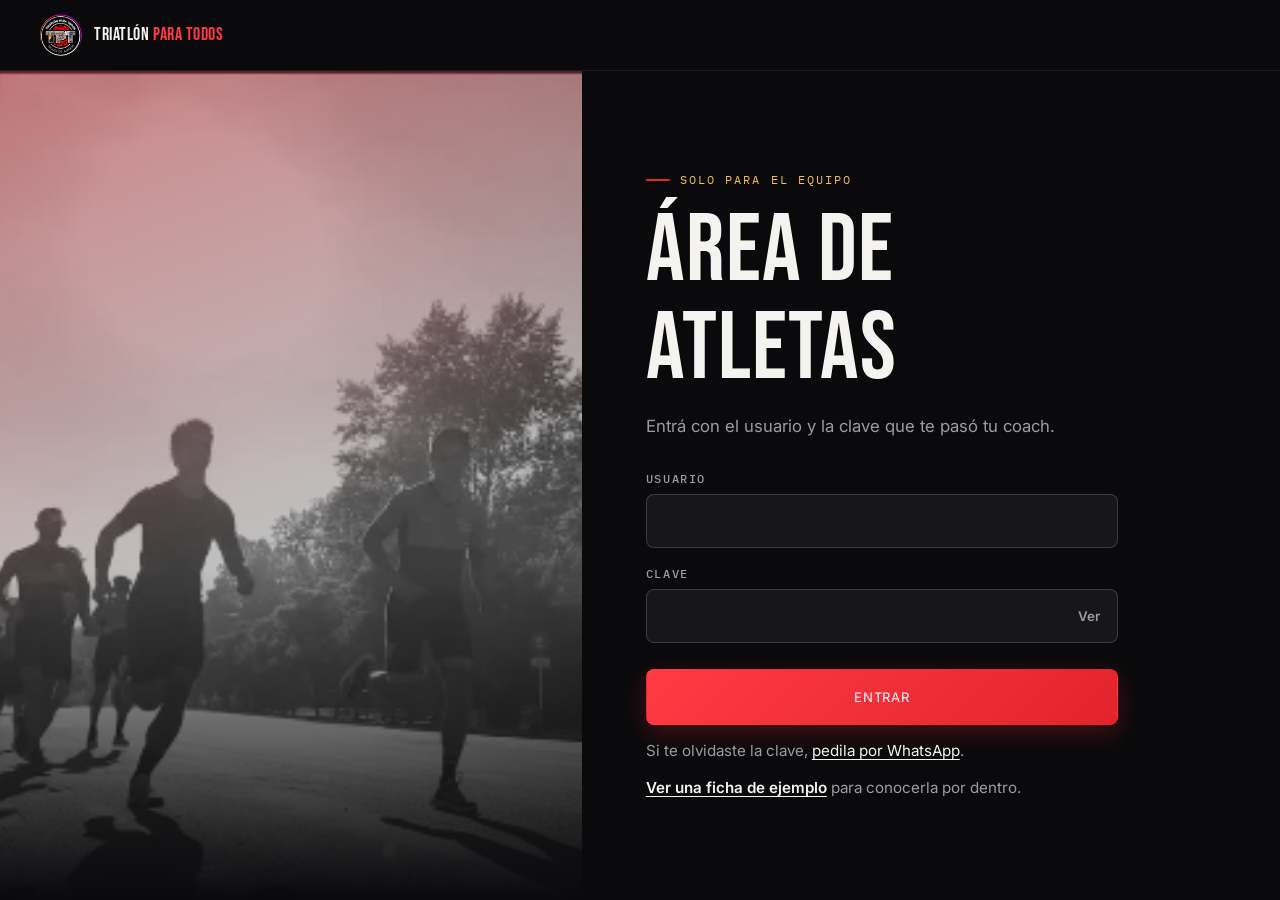
==== atletas/index.html @ 4f0483f4 "Agrega área de atletas con ingreso por usuario y clave Ficha cifrada por atleta (semana, carrera, me" ====
<!doctype html>
<html lang="es-AR">
<head>
<meta charset="utf-8">
<meta name="viewport" content="width=device-width, initial-scale=1">
<title>Área de atletas · Triatlón Para Todos</title>
<meta name="description" content="Ingreso para atletas de Triatlón Para Todos: tu semana de entrenamiento, la cuenta regresiva a tu carrera, el mensaje de tu coach y el muro del equipo.">
<meta name="robots" content="noindex, nofollow">
<meta name="theme-color" content="#0a0a0c">
<link rel="icon" href="../assets/img/logo.png">
<link rel="preconnect" href="https://fonts.googleapis.com">
<link rel="preconnect" href="https://fonts.gstatic.com" crossorigin>
<link href="https://fonts.googleapis.com/css2?family=Bebas+Neue&family=Inter:wght@400;500;600;700&family=IBM+Plex+Mono:wght@400;500&display=swap" rel="stylesheet">
<link rel="stylesheet" href="../styles.css?v=1">
<link rel="stylesheet" href="atletas.css?v=2">
</head>
<body class="a-page">
<a class="a-skip" href="#contenido">Saltar al contenido</a>

<div class="a-bar">
  <a href="../" class="brand">
    <img src="../assets/img/logo.png" alt="" width="42" height="42">
    <span class="brand-name">TRIATLÓN <span>PARA TODOS</span></span>
  </a>
  <button class="a-out" type="button" data-logout hidden>Salir</button>
</div>

<main id="contenido">

  <!-- INGRESO -->
  <section class="login" data-view="login">
    <div class="login-art" aria-hidden="true">
      <img src="../assets/img/post4-runners-atardecer.png" alt="">
    </div>
    <div class="login-box">
      <p class="eyebrow">Solo para el equipo</p>
      <h1>Área de atletas</h1>
      <p class="login-sub">Entrá con el usuario y la clave que te pasó tu coach.</p>
      <form class="login-form" novalidate>
        <label for="u">Usuario</label>
        <input id="u" name="usuario" autocomplete="username" autocapitalize="none" spellcheck="false" required>
        <label for="c">Clave</label>
        <div class="pass">
          <input id="c" name="clave" type="password" autocomplete="current-password" required>
          <button type="button" class="pass-toggle" aria-pressed="false" aria-label="Mostrar clave">Ver</button>
        </div>
        <p class="login-error" role="alert" hidden></p>
        <button class="btn btn-primary login-go" type="submit">Entrar</button>
      </form>
      <p class="login-help">Si te olvidaste la clave, <a href="https://wa.me/5491156224730?text=Hola!%20Me%20olvid%C3%A9%20la%20clave%20del%20%C3%A1rea%20de%20atletas" target="_blank" rel="noopener">pedila por WhatsApp</a>.</p>
      <p class="login-demo"><button type="button" class="text-link" data-demo>Ver una ficha de ejemplo</button> para conocerla por dentro.</p>
    </div>
  </section>

  <!-- PANEL -->
  <section class="dash" data-view="dash" hidden>
    <div class="dash-head">
      <div>
        <p class="eyebrow" data-meta></p>
        <h1 data-hello>Hola</h1>
      </div>
      <div class="race" data-race hidden>
        <p class="race-n" data-race-days></p>
        <p class="race-l" data-race-label></p>
        <p class="race-name" data-race-name></p>
      </div>
    </div>
    <p class="dash-sample" data-sample hidden>Esta es una ficha de ejemplo para mostrar el área de atletas. La atleta, las sesiones, la carrera y los mensajes del muro son inventados: cada atleta ve los suyos.</p>

    <div class="dash-grid">
      <div class="dash-main">
        <div class="week-head">
          <h2 class="dash-h">Tu semana</h2>
          <a class="tp" href="https://app.trainingpeaks.com/" target="_blank" rel="noopener">Abrir TrainingPeaks ↗</a>
        </div>
        <div class="vol" data-vol aria-label="Minutos de la semana por disciplina"></div>
        <div class="days" role="tablist" aria-label="Días de entrenamiento" data-days></div>
        <div class="day-progress"><span data-progress-text></span><span class="bar-track"><span class="bar-fill" data-progress></span></span></div>
        <div class="day-body" role="tabpanel" data-day></div>
      </div>

      <aside class="dash-side">
        <article class="card card-note">
          <h2 class="dash-h">De tu coach</h2>
          <blockquote data-message></blockquote>
        </article>

        <article class="card" aria-labelledby="r-h">
          <h2 class="dash-h" id="r-h">Calculá tu ritmo</h2>
          <div class="chips" role="radiogroup" aria-label="Disciplina" data-disc></div>
          <div class="chips chips-sm" aria-label="Distancias de carrera" data-dist></div>
          <div class="pace-form">
            <label>Distancia <span data-unit>km</span><input type="number" inputmode="decimal" min="0" step="any" data-d></label>
            <label>Horas<input type="number" inputmode="numeric" min="0" data-h></label>
            <label>Min<input type="number" inputmode="numeric" min="0" max="59" data-m></label>
            <label>Seg<input type="number" inputmode="numeric" min="0" max="59" data-s></label>
          </div>
          <p class="pace-out" data-pace aria-live="polite">Poné distancia y tiempo objetivo.</p>
        </article>

        <article class="card">
          <h2 class="dash-h">Objetivos</h2>
          <ul class="goals" data-goals></ul>
        </article>

        <article class="card">
          <h2 class="dash-h">Notas de tu coach</h2>
          <ul class="notes" data-notes></ul>
        </article>
      </aside>
    </div>

    <section class="wall" aria-labelledby="w-h">
      <div class="wall-head">
        <div>
          <p class="eyebrow">Entre nosotros</p>
          <h2 class="dash-h" id="w-h">Muro del equipo</h2>
        </div>
        <a class="btn btn-ghost" data-wall-add target="_blank" rel="noopener">Sumá lo tuyo</a>
      </div>
      <ul class="wall-list" data-wall></ul>
    </section>
  </section>

</main>

<script src="atletas.js?v=1" defer></script>
</body>
</html>
---- styles.css ----
/* ==========================================================================
   Triatlón Para Todos — design tokens
   ========================================================================== */
:root {
  --bg: #0a0a0c;
  --bg-elevated: #131316;
  --bg-card: #17171b;
  --bg-card-hover: #1d1d22;
  --border: rgba(255, 255, 255, 0.08);
  --border-strong: rgba(255, 255, 255, 0.16);

  --text: #f5f3ef;
  --text-muted: #9b9ba3;
  --text-faint: #6b6b73;

  --red: #e3232c;
  --red-bright: #ff3b44;
  --gold: #d9a53a;
  --gold-bright: #f0bf52;

  --font-display: "Bebas Neue", "Oswald", sans-serif;
  --font-body: "Inter", -apple-system, sans-serif;
  --font-mono: "IBM Plex Mono", monospace;

  --radius: 14px;
  --radius-sm: 8px;
  --container: 1180px;
}

* { box-sizing: border-box; margin: 0; padding: 0; }

html { scroll-behavior: smooth; }

body {
  background: var(--bg);
  color: var(--text);
  font-family: var(--font-body);
  line-height: 1.55;
  -webkit-font-smoothing: antialiased;
  overflow-x: hidden;
}

img { max-width: 100%; display: block; }

a { color: inherit; text-decoration: none; }

.wrap {
  max-width: var(--container);
  margin: 0 auto;
  padding: 0 24px;
}

section { position: relative; }

.eyebrow {
  font-family: var(--font-mono);
  font-size: 0.72rem;
  letter-spacing: 0.18em;
  text-transform: uppercase;
  color: var(--gold-bright);
  display: inline-flex;
  align-items: center;
  gap: 10px;
  margin-bottom: 14px;
}
.eyebrow::before {
  content: "";
  width: 24px;
  height: 2px;
  background: var(--red);
  display: inline-block;
}

h1, h2, h3, h4 {
  font-family: var(--font-display);
  letter-spacing: 0.01em;
  font-weight: 400;
  line-height: 1.02;
  text-transform: uppercase;
}

h2 { font-size: clamp(2.1rem, 5vw, 3.4rem); margin-bottom: 16px; }
h3 { font-size: 1.4rem; letter-spacing: 0.02em; }

.section-head { max-width: 640px; margin-bottom: 56px; }
.section-head p { color: var(--text-muted); font-size: 1.05rem; }

.btn {
  display: inline-flex;
  align-items: center;
  gap: 10px;
  font-family: var(--font-mono);
  font-size: 0.82rem;
  letter-spacing: 0.06em;
  text-transform: uppercase;
  padding: 15px 26px;
  border-radius: var(--radius-sm);
  border: 1px solid transparent;
  cursor: pointer;
  transition: transform 0.15s ease, background 0.2s ease, border-color 0.2s ease;
}
.btn:hover { transform: translateY(-2px); }

.btn-primary {
  background: linear-gradient(135deg, var(--red-bright), var(--red));
  color: #fff;
  box-shadow: 0 8px 24px rgba(227, 35, 44, 0.28);
}
.btn-primary:hover { box-shadow: 0 10px 30px rgba(227, 35, 44, 0.4); }

.btn-ghost {
  background: transparent;
  border-color: var(--border-strong);
  color: var(--text);
}
.btn-ghost:hover { border-color: var(--gold); color: var(--gold-bright); }

/* ---------------- Header ---------------- */
header {
  position: fixed;
  top: 0; left: 0; right: 0;
  z-index: 100;
  background: rgba(10, 10, 12, 0.72);
  backdrop-filter: blur(14px);
  border-bottom: 1px solid var(--border);
}
header .wrap {
  display: flex;
  align-items: center;
  justify-content: space-between;
  height: 76px;
}
.brand { display: flex; align-items: center; gap: 12px; }
.brand img { width: 42px; height: 42px; border-radius: 50%; }
.brand-name {
  font-family: var(--font-display);
  font-size: 1.15rem;
  letter-spacing: 0.03em;
}
.brand-name span { color: var(--red-bright); }

nav.main-nav { display: flex; gap: 34px; }
nav.main-nav a {
  font-family: var(--font-mono);
  font-size: 0.78rem;
  letter-spacing: 0.05em;
  text-transform: uppercase;
  color: var(--text-muted);
  transition: color 0.2s ease;
}
nav.main-nav a:hover { color: var(--gold-bright); }

.header-actions { display: flex; align-items: center; gap: 14px; }

.icon-btn {
  width: 42px;
  height: 42px;
  border-radius: 50%;
  border: 1px solid var(--border-strong);
  display: flex;
  align-items: center;
  justify-content: center;
  color: var(--text);
  flex-shrink: 0;
  transition: border-color 0.2s ease, color 0.2s ease, transform 0.15s ease;
}
.icon-btn svg { width: 19px; height: 19px; }
.icon-btn:hover {
  border-color: var(--gold);
  color: var(--gold-bright);
  transform: translateY(-2px);
}
.menu-toggle {
  display: none;
  background: none;
  border: 1px solid var(--border-strong);
  border-radius: var(--radius-sm);
  color: var(--text);
  width: 42px; height: 42px;
  font-size: 1.2rem;
  cursor: pointer;
}

.mobile-menu {
  display: none;
  position: fixed;
  inset: 76px 0 0 0;
  background: var(--bg);
  z-index: 99;
  padding: 32px 24px;
  flex-direction: column;
  gap: 8px;
}
.mobile-menu.open { display: flex; }
.mobile-menu a {
  font-family: var(--font-display);
  font-size: 1.6rem;
  padding: 14px 0;
  border-bottom: 1px solid var(--border);
  text-transform: uppercase;
}

/* ---------------- Hero ---------------- */
.hero {
  min-height: 100vh;
  display: flex;
  align-items: center;
  padding-top: 76px;
  position: relative;
}
.hero-bg {
  position: absolute;
  inset: 0;
  background-image:
    linear-gradient(180deg, rgba(10,10,12,0.55) 0%, rgba(10,10,12,0.75) 55%, var(--bg) 100%),
    linear-gradient(90deg, rgba(10,10,12,0.85) 0%, rgba(10,10,12,0.35) 60%),
    url("assets/img/hero-runners.png");
  background-size: cover;
  background-position: center 30%;
  filter: saturate(1.05);
}
.hero-content { position: relative; z-index: 2; max-width: 780px; padding: 100px 0 80px; }

.hero-claim {
  font-family: var(--font-mono);
  font-size: 0.95rem;
  letter-spacing: 0.02em;
  color: var(--gold-bright);
  font-weight: 500;
  margin-bottom: 16px;
}

.hero-badge {
  display: inline-flex;
  align-items: center;
  gap: 8px;
  font-family: var(--font-mono);
  font-size: 0.75rem;
  letter-spacing: 0.08em;
  text-transform: uppercase;
  background: rgba(217, 165, 58, 0.1);
  border: 1px solid rgba(217, 165, 58, 0.35);
  color: var(--gold-bright);
  padding: 8px 16px;
  border-radius: 100px;
  margin-bottom: 26px;
}
.hero-badge .dot {
  width: 7px; height: 7px; border-radius: 50%;
  background: var(--gold-bright);
  box-shadow: 0 0 8px var(--gold-bright);
}

.hero h1 {
  font-size: clamp(3rem, 8vw, 5.6rem);
  margin-bottom: 22px;
}
.hero h1 em {
  font-style: normal;
  background: linear-gradient(120deg, var(--red-bright), var(--gold-bright));
  -webkit-background-clip: text;
  background-clip: text;
  color: transparent;
}

.hero p.lead {
  font-size: 1.15rem;
  color: #d8d8dc;
  max-width: 560px;
  margin-bottom: 38px;
}

.hero-ctas { display: flex; gap: 16px; flex-wrap: wrap; margin-bottom: 56px; }

.hero-stats {
  display: flex;
  gap: 40px;
  flex-wrap: wrap;
  border-top: 1px solid var(--border);
  padding-top: 28px;
}
.hero-stats .stat-num {
  font-family: var(--font-display);
  font-size: 2.1rem;
  color: var(--text);
  line-height: 1;
}
.hero-stats .stat-label {
  font-family: var(--font-mono);
  font-size: 0.7rem;
  letter-spacing: 0.06em;
  text-transform: uppercase;
  color: var(--text-faint);
  margin-top: 6px;
}

/* ---------------- Marquee ---------------- */
.marquee {
  border-top: 1px solid var(--border);
  border-bottom: 1px solid var(--border);
  background: var(--bg-elevated);
  overflow: hidden;
  padding: 18px 0;
}
.marquee-track {
  display: flex;
  gap: 60px;
  width: max-content;
  animation: scroll-left 32s linear infinite;
}
.marquee-track span {
  font-family: var(--font-mono);
  font-size: 0.85rem;
  letter-spacing: 0.08em;
  text-transform: uppercase;
  color: var(--text-faint);
  white-space: nowrap;
}
.marquee-track span b { color: var(--gold-bright); font-weight: 500; }
@keyframes scroll-left {
  from { transform: translateX(0); }
  to { transform: translateX(-50%); }
}

/* ---------------- Generic section spacing ---------------- */
.section { padding: 120px 0; }
.section-tight { padding: 90px 0; }

/* ---------------- Quiénes somos ---------------- */
.about-grid {
  display: grid;
  grid-template-columns: 1.1fr 0.9fr;
  gap: 70px;
  align-items: start;
}
.about-copy p { color: #c7c7cc; margin-bottom: 18px; font-size: 1.05rem; }
.about-copy p:last-child { margin-bottom: 0; }
.about-copy strong { color: var(--text); }

.pillars-list { display: flex; flex-direction: column; gap: 18px; margin-top: 32px; }
.pillar-item {
  display: flex;
  gap: 16px;
  align-items: flex-start;
  padding: 18px;
  background: var(--bg-card);
  border: 1px solid var(--border);
  border-radius: var(--radius-sm);
}
.pillar-item .icon {
  width: 38px; height: 38px;
  min-width: 38px;
  border-radius: 8px;
  background: rgba(227, 35, 44, 0.12);
  display: flex; align-items: center; justify-content: center;
  color: var(--red-bright);
  font-size: 1.05rem;
}
.pillar-item h4 { font-family: var(--font-body); font-size: 0.98rem; text-transform: none; font-weight: 700; margin-bottom: 4px; }
.pillar-item p { color: var(--text-muted); font-size: 0.92rem; }

.team-card {
  background: var(--bg-card);
  border: 1px solid var(--border);
  border-radius: var(--radius);
  padding: 28px;
}
.team-card .founder-tag {
  font-family: var(--font-mono);
  font-size: 0.7rem;
  letter-spacing: 0.08em;
  text-transform: uppercase;
  color: var(--gold-bright);
  margin-bottom: 10px;
  display: block;
}
.team-card h3 { margin-bottom: 4px; }
.team-card .role { color: var(--text-muted); font-size: 0.9rem; margin-bottom: 18px; }
.team-card .divider { height: 1px; background: var(--border); margin: 20px 0; }
.coach-mini { display: flex; align-items: center; gap: 12px; margin-bottom: 14px; }
.coach-mini:last-child { margin-bottom: 0; }
.coach-avatar {
  width: 40px; height: 40px; border-radius: 50%;
  background: linear-gradient(135deg, var(--red), var(--gold));
  display: flex; align-items: center; justify-content: center;
  font-family: var(--font-mono); font-size: 0.8rem; font-weight: 700; color: #fff;
}
.coach-mini .cname { font-size: 0.9rem; font-weight: 600; }
.coach-mini .crole { font-size: 0.78rem; color: var(--text-faint); }

/* ---------------- Servicios ---------------- */
.plans-grid {
  display: grid;
  grid-template-columns: repeat(3, 1fr);
  gap: 24px;
}
.plan-card {
  background: var(--bg-card);
  border: 1px solid var(--border);
  border-radius: var(--radius);
  padding: 34px 28px;
  display: flex;
  flex-direction: column;
  transition: border-color 0.2s ease, transform 0.2s ease;
}
.plan-card:hover { transform: translateY(-4px); border-color: var(--border-strong); }
.plan-card.featured {
  border-color: var(--red);
  background: linear-gradient(180deg, rgba(227,35,44,0.08), var(--bg-card) 40%);
  position: relative;
}
.plan-tag {
  position: absolute;
  top: -13px; left: 28px;
  background: var(--red);
  color: #fff;
  font-family: var(--font-mono);
  font-size: 0.65rem;
  letter-spacing: 0.06em;
  text-transform: uppercase;
  padding: 5px 12px;
  border-radius: 100px;
}
.plan-card h3 { font-size: 1.3rem; margin-bottom: 10px; }
.plan-card .plan-desc { color: var(--text-muted); font-size: 0.92rem; margin-bottom: 24px; min-height: 42px; }
.plan-card ul { list-style: none; display: flex; flex-direction: column; gap: 12px; margin-bottom: 28px; flex-grow: 1; }
.plan-card li {
  font-size: 0.9rem;
  color: #d0d0d4;
  display: flex;
  gap: 10px;
  align-items: flex-start;
}
.plan-card li::before {
  content: "✓";
  color: var(--gold-bright);
  font-family: var(--font-mono);
  flex-shrink: 0;
}

/* ---------------- Sedes ---------------- */
.locations-intro {
  display: flex;
  justify-content: space-between;
  align-items: flex-end;
  gap: 24px;
  flex-wrap: wrap;
  margin-bottom: 48px;
}
.locations-grid {
  display: grid;
  grid-template-columns: repeat(3, 1fr);
  gap: 18px;
}
.location-card {
  background: var(--bg-card);
  border: 1px solid var(--border);
  border-radius: var(--radius-sm);
  padding: 22px;
  transition: border-color 0.2s ease, background 0.2s ease;
}
.location-card:hover { border-color: var(--gold); background: var(--bg-card-hover); }
.location-card .loc-num {
  font-family: var(--font-mono);
  font-size: 0.72rem;
  color: var(--text-faint);
  margin-bottom: 10px;
}
.location-card h4 { font-family: var(--font-body); font-weight: 700; font-size: 1.02rem; margin-bottom: 6px; }
.location-card .loc-addr { color: var(--text-muted); font-size: 0.86rem; margin-bottom: 12px; }
.location-card .loc-meta {
  display: flex;
  justify-content: space-between;
  align-items: center;
  font-family: var(--font-mono);
  font-size: 0.72rem;
  color: var(--text-faint);
  border-top: 1px solid var(--border);
  padding-top: 12px;
}
.loc-rating { color: var(--gold-bright); }

.wellhub-note {
  margin-top: 32px;
  display: flex;
  align-items: center;
  gap: 14px;
  padding: 18px 22px;
  background: var(--bg-elevated);
  border: 1px solid var(--border);
  border-radius: var(--radius-sm);
  color: var(--text-muted);
  font-size: 0.92rem;
}
.wellhub-note b { color: var(--text); }

/* ---------------- Por qué nosotros / stats ---------------- */
.why-band {
  background: var(--bg-elevated);
  border-top: 1px solid var(--border);
  border-bottom: 1px solid var(--border);
}
.stats-grid {
  display: grid;
  grid-template-columns: repeat(4, 1fr);
  gap: 24px;
  text-align: center;
}
.stat-block .num {
  font-family: var(--font-display);
  font-size: clamp(2.4rem, 5vw, 3.4rem);
  background: linear-gradient(120deg, var(--gold-bright), var(--red-bright));
  -webkit-background-clip: text;
  background-clip: text;
  color: transparent;
}
.stat-block .lbl {
  font-family: var(--font-mono);
  font-size: 0.75rem;
  letter-spacing: 0.06em;
  text-transform: uppercase;
  color: var(--text-muted);
  margin-top: 8px;
}

/* ---------------- Testimonios ---------------- */
.testi-grid {
  display: grid;
  grid-template-columns: repeat(3, 1fr);
  gap: 22px;
}
.testi-card {
  background: var(--bg-card);
  border: 1px solid var(--border);
  border-radius: var(--radius);
  padding: 28px;
  display: flex;
  flex-direction: column;
  gap: 18px;
}
.testi-stars { color: var(--gold-bright); letter-spacing: 2px; font-size: 0.9rem; }
.testi-quote { color: #d6d6da; font-size: 0.98rem; flex-grow: 1; }
.testi-author { display: flex; align-items: center; gap: 12px; }
.testi-avatar {
  width: 42px; height: 42px; border-radius: 50%;
  background: var(--bg-elevated);
  border: 1px solid var(--border);
  display: flex; align-items: center; justify-content: center;
  font-family: var(--font-mono); font-size: 0.85rem; color: var(--gold-bright);
}
.testi-name { font-weight: 700; font-size: 0.9rem; }
.testi-role { font-size: 0.78rem; color: var(--text-faint); }

/* ---------------- Instagram ---------------- */
.ig-head {
  display: flex;
  justify-content: space-between;
  align-items: center;
  flex-wrap: wrap;
  gap: 20px;
  margin-bottom: 40px;
}
.ig-profile { display: flex; align-items: center; gap: 14px; }
.ig-profile img { width: 54px; height: 54px; border-radius: 50%; }
.ig-handle { font-weight: 700; }
.ig-followers { color: var(--text-muted); font-size: 0.85rem; }
.ig-grid {
  display: grid;
  grid-template-columns: repeat(5, 1fr);
  gap: 12px;
}
.ig-post {
  position: relative;
  aspect-ratio: 273 / 315;
  border-radius: var(--radius-sm);
  overflow: hidden;
  border: 1px solid var(--border);
}
.ig-post img { width: 100%; height: 100%; object-fit: cover; }
.ig-post::after {
  content: "";
  position: absolute; inset: 0;
  background: linear-gradient(180deg, transparent 60%, rgba(0,0,0,0.55));
  opacity: 0;
  transition: opacity 0.2s ease;
}
.ig-post:hover::after { opacity: 1; }

/* ---------------- Contacto ---------------- */
.contact-grid {
  display: grid;
  grid-template-columns: 1fr 1fr;
  gap: 60px;
}
.contact-card {
  background: var(--bg-card);
  border: 1px solid var(--border);
  border-radius: var(--radius);
  padding: 36px;
}
.contact-whatsapp {
  display: flex;
  align-items: center;
  gap: 18px;
  padding: 22px;
  background: linear-gradient(135deg, rgba(227,35,44,0.14), rgba(217,165,58,0.08));
  border: 1px solid rgba(227,35,44,0.3);
  border-radius: var(--radius-sm);
  margin-bottom: 28px;
}
.contact-whatsapp .wa-icon {
  width: 48px; height: 48px; border-radius: 50%;
  background: var(--red);
  display: flex; align-items: center; justify-content: center;
  font-size: 1.4rem; flex-shrink: 0;
}
.contact-whatsapp .wa-text { flex-grow: 1; }
.contact-whatsapp .wa-text b { display: block; font-size: 1.05rem; margin-bottom: 2px; }
.contact-whatsapp .wa-text span { color: var(--text-muted); font-size: 0.85rem; }

.contact-detail { display: flex; gap: 14px; align-items: flex-start; margin-bottom: 20px; }
.contact-detail:last-child { margin-bottom: 0; }
.contact-detail .cd-icon { color: var(--gold-bright); font-family: var(--font-mono); width: 22px; }
.contact-detail .cd-label { font-family: var(--font-mono); font-size: 0.7rem; letter-spacing: 0.06em; text-transform: uppercase; color: var(--text-faint); margin-bottom: 3px; }
.contact-detail .cd-value { font-size: 0.98rem; }

form.contact-form { display: flex; flex-direction: column; gap: 16px; }
.form-row { display: flex; flex-direction: column; gap: 8px; }
.form-row label {
  font-family: var(--font-mono);
  font-size: 0.72rem;
  letter-spacing: 0.06em;
  text-transform: uppercase;
  color: var(--text-muted);
}
.form-row input, .form-row select, .form-row textarea {
  background: var(--bg-elevated);
  border: 1px solid var(--border-strong);
  border-radius: var(--radius-sm);
  padding: 13px 14px;
  color: var(--text);
  font-family: var(--font-body);
  font-size: 0.95rem;
  outline: none;
  transition: border-color 0.2s ease;
}
.form-row input:focus, .form-row select:focus, .form-row textarea:focus { border-color: var(--gold); }
.form-row textarea { resize: vertical; min-height: 100px; }

/* ---------------- Footer ---------------- */
footer {
  border-top: 1px solid var(--border);
  padding: 50px 0 30px;
}
.footer-top {
  display: flex;
  justify-content: space-between;
  align-items: center;
  flex-wrap: wrap;
  gap: 24px;
  margin-bottom: 30px;
}
.footer-links { display: flex; gap: 26px; flex-wrap: wrap; }
.footer-links a { font-family: var(--font-mono); font-size: 0.78rem; text-transform: uppercase; letter-spacing: 0.05em; color: var(--text-muted); }
.footer-links a:hover { color: var(--gold-bright); }
.footer-bottom {
  border-top: 1px solid var(--border);
  padding-top: 24px;
  color: var(--text-faint);
  font-size: 0.8rem;
  display: flex;
  justify-content: space-between;
  flex-wrap: wrap;
  gap: 10px;
}

/* ---------------- Responsive ---------------- */
@media (max-width: 980px) {
  nav.main-nav { display: none; }
  .menu-toggle { display: block; }
  .about-grid { grid-template-columns: 1fr; }
  .plans-grid { grid-template-columns: 1fr; }
  .locations-grid { grid-template-columns: repeat(2, 1fr); }
  .stats-grid { grid-template-columns: repeat(2, 1fr); gap: 36px; }
  .testi-grid { grid-template-columns: 1fr; }
  .contact-grid { grid-template-columns: 1fr; gap: 36px; }
  .ig-grid { grid-template-columns: repeat(3, 1fr); }
}

@media (max-width: 560px) {
  .section { padding: 80px 0; }
  .hero-content { padding: 70px 0 50px; }
  .hero-stats { gap: 26px; }
  .locations-grid { grid-template-columns: 1fr; }
  .ig-grid { grid-template-columns: repeat(2, 1fr); }
  .hero-ctas { flex-direction: column; align-items: stretch; }
  .hero-ctas .btn { justify-content: center; }
}
---- atletas/atletas.css ----
/* Área de atletas: usa los tokens de ../styles.css */
[hidden] { display: none !important; }
:root { --nat: #4aa8ff; --bic: var(--gold-bright); --run: var(--red-bright); --fue: #b9b9c2; }
.a-page { min-height: 100svh; }
.a-skip { position: absolute; left: -999px; }
.a-skip:focus { left: 12px; top: 12px; background: #fff; color: #000; padding: 10px 14px; z-index: 50; }
.a-bar { display: flex; align-items: center; justify-content: space-between; gap: 12px; padding: 14px clamp(16px, 4vw, 40px); border-bottom: 1px solid var(--border); }
.a-out { background: none; border: 1px solid var(--border-strong); border-radius: var(--radius-sm); color: inherit; font: 500 .8rem var(--font-mono); letter-spacing: .06em; text-transform: uppercase; padding: 10px 16px; cursor: pointer; }
.a-out:hover { border-color: var(--gold); color: var(--gold-bright); }
.a-page input, .a-page button { font-family: inherit; }
.a-page :focus-visible { outline: 2px solid var(--gold-bright); outline-offset: 2px; }

/* ---- Ingreso ---- */
.login { display: grid; grid-template-columns: minmax(0, 5fr) minmax(0, 6fr); min-height: calc(100svh - 71px); }
.login-art { position: relative; overflow: hidden; background: var(--bg-elevated); }
.login-art img { width: 100%; height: 100%; object-fit: cover; filter: grayscale(1) contrast(1.1) brightness(.75); }
.login-art::after { content: ""; position: absolute; inset: 0; background: linear-gradient(160deg, rgba(227,35,44,.38), transparent 55%), linear-gradient(0deg, var(--bg), transparent 40%); }
.login-box { padding: clamp(40px, 7vw, 96px) clamp(16px, 5vw, 72px); display: grid; align-content: center; gap: 14px; max-width: 600px; }
.login-box .eyebrow { margin: 0; }
.login-box h1 { font-size: clamp(3.2rem, 9vw, 6rem); }
.login-sub { color: var(--text-muted); font-size: 1.05rem; }
.login-form { display: grid; gap: 8px; margin-top: 8px; }
.login-form label { font: 500 .72rem var(--font-mono); letter-spacing: .14em; text-transform: uppercase; color: var(--text-muted); margin-top: 10px; }
.login-form input { width: 100%; min-height: 54px; padding: 0 16px; font-size: 1.1rem; color: var(--text); background: var(--bg-card); border: 1px solid var(--border-strong); border-radius: var(--radius-sm); transition: border-color .2s; }
.login-form input:focus { outline: none; border-color: var(--gold-bright); }
.pass { position: relative; }
.pass input { padding-right: 96px; }
.pass-toggle { position: absolute; right: 6px; top: 50%; transform: translateY(-50%); background: none; border: 0; color: var(--text-muted); font-weight: 600; padding: 10px 12px; cursor: pointer; }
.pass-toggle:hover { color: var(--text); }
.login-error { background: rgba(227,35,44,.14); border: 1px solid var(--red); color: #ffd9db; padding: 12px 16px; border-radius: var(--radius-sm); margin-top: 8px; }
.login-go { margin-top: 18px; min-height: 56px; justify-content: center; }
.login-go:disabled { opacity: .7; cursor: progress; }
.login-help, .login-demo { color: var(--text-muted); font-size: .95rem; }
.login-help a, .text-link { color: var(--text); text-decoration: underline; text-underline-offset: 3px; }
.text-link { background: none; border: 0; padding: 0; font: inherit; font-weight: 600; cursor: pointer; }
.login-help a:hover, .text-link:hover { color: var(--gold-bright); }

/* ---- Panel ---- */
.dash { max-width: 1280px; margin: 0 auto; padding: clamp(32px, 5vw, 64px) clamp(16px, 4vw, 40px) 96px; opacity: 0; transition: opacity .5s ease; }
.dash.in { opacity: 1; }
.dash-head { display: flex; flex-wrap: wrap; align-items: flex-end; justify-content: space-between; gap: 24px; margin-bottom: 28px; }
.dash-head h1 { font-size: clamp(3.4rem, 10vw, 7.5rem); line-height: .9; }
.dash-head .eyebrow { margin-bottom: 10px; }
.race { text-align: right; border-right: 3px solid var(--red); padding-right: 18px; }
.race-n { font: 400 clamp(3.4rem, 9vw, 6rem)/.85 var(--font-display); color: var(--gold-bright); font-variant-numeric: tabular-nums; }
.race-l { font: 500 .72rem var(--font-mono); letter-spacing: .16em; text-transform: uppercase; color: var(--text-muted); margin-top: 6px; }
.race-name { margin-top: 4px; font-weight: 600; }
.dash-sample { background: rgba(217,165,58,.12); border: 1px solid rgba(217,165,58,.4); color: #f4dfae; padding: 12px 16px; border-radius: var(--radius-sm); max-width: 72ch; font-size: .95rem; margin-bottom: 28px; }
.dash-grid { display: grid; grid-template-columns: minmax(0, 7fr) minmax(0, 5fr); gap: 20px; align-items: start; }
.dash-main, .card { background: var(--bg-card); border: 1px solid var(--border); border-radius: var(--radius); padding: clamp(18px, 2.6vw, 32px); min-width: 0; }
.dash-side { display: grid; gap: 20px; min-width: 0; }
.dash-h { font-size: clamp(1.7rem, 3vw, 2.3rem); margin-bottom: 16px; }
.week-head { display: flex; align-items: baseline; justify-content: space-between; gap: 12px; flex-wrap: wrap; }
.tp { font: 500 .74rem var(--font-mono); letter-spacing: .08em; text-transform: uppercase; color: var(--text-muted); border-bottom: 1px solid var(--border-strong); padding-bottom: 2px; }
.tp:hover { color: var(--gold-bright); border-color: var(--gold); }

/* Volumen por disciplina */
.vol { display: grid; grid-template-columns: repeat(auto-fit, minmax(120px, 1fr)); gap: 14px; margin: 4px 0 26px; }
.vol-i { display: grid; gap: 6px; }
.vol-t { display: flex; justify-content: space-between; align-items: baseline; font: 500 .7rem var(--font-mono); letter-spacing: .12em; text-transform: uppercase; color: var(--text-muted); }
.vol-t b { font: 400 1.5rem/1 var(--font-display); letter-spacing: .02em; color: var(--text); }
.vol-bar { height: 6px; background: rgba(255,255,255,.08); border-radius: 3px; overflow: hidden; }
.vol-bar span { display: block; height: 100%; background: var(--c); transform-origin: left; transform: scaleX(0); transition: transform .5s ease; }

.days { display: flex; gap: 6px; flex-wrap: wrap; }
.days button { min-height: 44px; padding: 0 16px; border: 1px solid var(--border); border-radius: var(--radius-sm); background: transparent; color: var(--text-muted); font-weight: 600; cursor: pointer; transition: background-color .2s, color .2s, border-color .2s; }
.days button:hover { border-color: var(--border-strong); color: var(--text); }
.days button[aria-selected="true"] { background: var(--text); color: var(--bg); border-color: var(--text); }
.day-progress { display: grid; grid-template-columns: auto minmax(0, 1fr); gap: 16px; align-items: center; margin: 20px 0 4px; color: var(--text-muted); font-size: .9rem; }
.bar-track { height: 6px; background: rgba(255,255,255,.08); border-radius: 3px; overflow: hidden; }
.bar-fill { display: block; height: 100%; background: var(--red-bright); transform-origin: left; transform: scaleX(0); transition: transform .5s ease; }
.day-focus { font: 400 1.9rem/1 var(--font-display); text-transform: uppercase; margin: 22px 0 10px; }
.ses { display: grid; gap: 8px; list-style: none; }
.ses label { display: grid; grid-template-columns: 28px minmax(0, 1fr); gap: 14px; align-items: start; padding: 14px; border: 1px solid var(--border); border-left: 3px solid var(--c); border-radius: var(--radius-sm); cursor: pointer; transition: background-color .2s; }
.ses label:hover { background: var(--bg-card-hover); }
.ses input { position: absolute; opacity: 0; pointer-events: none; }
.box { width: 26px; height: 26px; border: 1px solid var(--border-strong); border-radius: 6px; position: relative; transition: background-color .2s, border-color .2s; }
.box::after { content: ""; position: absolute; left: 8px; top: 3px; width: 7px; height: 13px; border: solid #fff; border-width: 0 3px 3px 0; transform: rotate(45deg) scale(0); transition: transform .2s ease; }
.ses input:checked + .box { background: var(--red); border-color: var(--red); }
.ses input:checked + .box::after { transform: rotate(45deg) scale(1); }
.ses input:focus-visible + .box { outline: 2px solid var(--gold-bright); outline-offset: 2px; }
.it { display: grid; gap: 3px; }
.it-disc { font: 500 .68rem var(--font-mono); letter-spacing: .14em; text-transform: uppercase; color: var(--c); }
.it-name { font-weight: 600; }
.it-name span { font-weight: 400; color: var(--text-muted); font-variant-numeric: tabular-nums; }
.it-note { color: var(--text-muted); font-size: .93rem; }
.done .it-name { text-decoration: line-through; color: var(--text-muted); }
[data-c="natacion"] { --c: var(--nat); } [data-c="bici"] { --c: var(--bic); } [data-c="running"] { --c: var(--run); } [data-c="fuerza"] { --c: var(--fue); }

.card-note { background: linear-gradient(150deg, #2a0d10, var(--bg-card) 70%); border-color: rgba(227,35,44,.35); }
.card-note blockquote { font-size: 1.12rem; line-height: 1.5; }

/* Ritmo */
.chips { display: flex; gap: 6px; flex-wrap: wrap; }
.chips button { min-height: 40px; padding: 0 14px; border: 1px solid var(--border); border-radius: 999px; background: transparent; color: var(--text-muted); font-weight: 600; font-size: .9rem; cursor: pointer; }
.chips button:hover { color: var(--text); border-color: var(--border-strong); }
.chips button[aria-checked="true"] { background: var(--text); color: var(--bg); border-color: var(--text); }
.chips-sm { margin-top: 10px; }
.chips-sm button { min-height: 34px; font: 500 .7rem var(--font-mono); letter-spacing: .08em; text-transform: uppercase; }
.pace-form { display: grid; grid-template-columns: minmax(0, 1.5fr) repeat(3, minmax(0, 1fr)); gap: 8px; margin-top: 16px; }
.pace-form label { display: grid; gap: 6px; font: 500 .66rem var(--font-mono); letter-spacing: .1em; text-transform: uppercase; color: var(--text-muted); }
.pace-form input { width: 100%; min-height: 48px; padding: 0 10px; font-size: 1.05rem; color: var(--text); background: var(--bg); border: 1px solid var(--border-strong); border-radius: var(--radius-sm); font-variant-numeric: tabular-nums; }
.pace-form input:focus { outline: none; border-color: var(--gold-bright); }
.pace-out { margin-top: 16px; color: var(--text-muted); }
.pace-out b { display: block; font: 400 clamp(2.6rem, 6vw, 3.6rem)/1 var(--font-display); color: var(--gold-bright); letter-spacing: .02em; font-variant-numeric: tabular-nums; }

.goals, .notes { display: grid; gap: 14px; list-style: none; }
.goals li { display: grid; grid-template-columns: 22px minmax(0, 1fr); gap: 12px; align-items: start; }
.tick { width: 18px; height: 18px; border: 1px solid var(--border-strong); border-radius: 50%; margin-top: 3px; }
.goals .done .tick { background: var(--gold); border-color: var(--gold); }
.goals .done { color: var(--text-muted); }
.notes b { display: block; font: 500 .7rem var(--font-mono); letter-spacing: .12em; text-transform: uppercase; color: var(--gold-bright); margin-bottom: 4px; }
.sr-only { position: absolute; width: 1px; height: 1px; overflow: hidden; clip: rect(0 0 0 0); }

/* Muro */
.wall { margin-top: clamp(40px, 6vw, 72px); }
.wall-head { display: flex; flex-wrap: wrap; align-items: flex-end; justify-content: space-between; gap: 16px; margin-bottom: 20px; }
.wall-head .dash-h { margin: 0; font-size: clamp(2.2rem, 5vw, 3.4rem); }
.wall-list { display: grid; grid-template-columns: repeat(auto-fit, minmax(260px, 1fr)); gap: 16px; list-style: none; }
.wall-list li { background: var(--bg-card); border: 1px solid var(--border); border-top: 3px solid var(--red); border-radius: var(--radius); padding: 22px; display: grid; gap: 14px; align-content: space-between; }
.wall-list p { font-size: 1.08rem; line-height: 1.45; }
.wall-list footer { all: unset; display: block; font: 500 .7rem var(--font-mono); letter-spacing: .1em; text-transform: uppercase; color: var(--text-muted); }

@media (max-width: 900px) {
  .login { grid-template-columns: minmax(0, 1fr); }
  .login-art { height: 26svh; }
  .dash-grid { grid-template-columns: minmax(0, 1fr); }
  .race { text-align: left; border-right: 0; border-left: 3px solid var(--red); padding: 0 0 0 16px; }
}
@media (max-width: 560px) {
  .a-bar .brand-name { font-size: 1rem; }
  .days button { flex: 1 1 30%; padding: 0 8px; }
  .pace-form { grid-template-columns: repeat(3, minmax(0, 1fr)); }
  .pace-form label:first-child { grid-column: 1 / -1; }
}
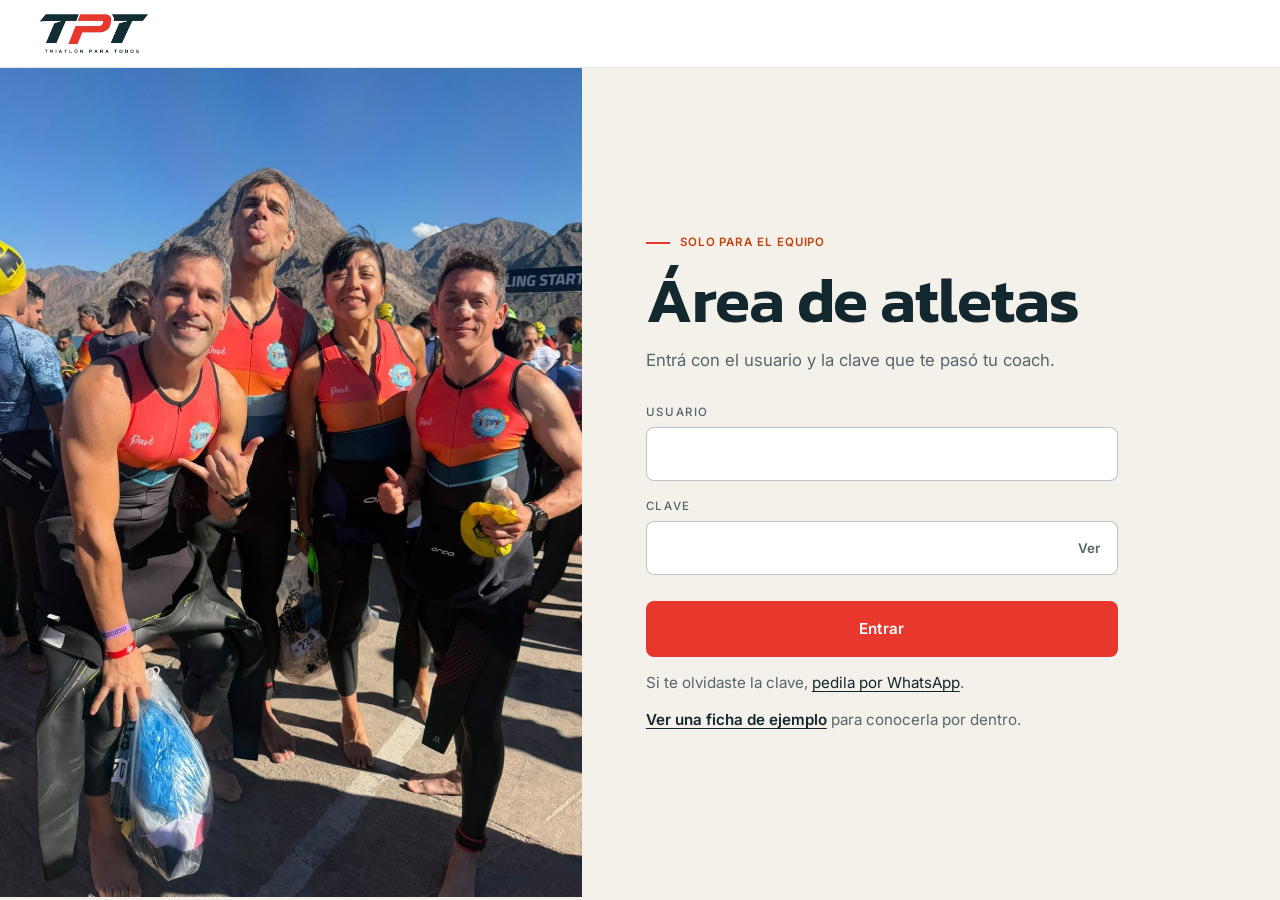
==== commit 7d0039c5: "Sitio: fondo y fotos reales, 8 profes, testimonios publicados, mapa de sedes; área de atletas clara " ====
--- a/atletas/index.html
+++ b/atletas/index.html
@@ -6,21 +6,20 @@
 <title>Área de atletas · Triatlón Para Todos</title>
 <meta name="description" content="Ingreso para atletas de Triatlón Para Todos: tu semana de entrenamiento, la cuenta regresiva a tu carrera, el mensaje de tu coach y el muro del equipo.">
 <meta name="robots" content="noindex, nofollow">
-<meta name="theme-color" content="#0a0a0c">
+<meta name="theme-color" content="#f4f1ea">
 <link rel="icon" href="../assets/img/logo.png">
 <link rel="preconnect" href="https://fonts.googleapis.com">
 <link rel="preconnect" href="https://fonts.gstatic.com" crossorigin>
-<link href="https://fonts.googleapis.com/css2?family=Bebas+Neue&family=Inter:wght@400;500;600;700&family=IBM+Plex+Mono:wght@400;500&display=swap" rel="stylesheet">
+<link href="https://fonts.googleapis.com/css2?family=Kanit:wght@500;600&family=Inter:wght@400;500;600;700&display=swap" rel="stylesheet">
 <link rel="stylesheet" href="../styles.css?v=1">
-<link rel="stylesheet" href="atletas.css?v=2">
+<link rel="stylesheet" href="atletas.css?v=3">
 </head>
 <body class="a-page">
 <a class="a-skip" href="#contenido">Saltar al contenido</a>
 
 <div class="a-bar">
   <a href="../" class="brand">
-    <img src="../assets/img/logo.png" alt="" width="42" height="42">
-    <span class="brand-name">TRIATLÓN <span>PARA TODOS</span></span>
+    <img src="../assets/img/logo-tpt-oscuro.png" alt="Triatlón Para Todos" width="416" height="152">
   </a>
   <button class="a-out" type="button" data-logout hidden>Salir</button>
 </div>
@@ -30,7 +29,7 @@
   <!-- INGRESO -->
   <section class="login" data-view="login">
     <div class="login-art" aria-hidden="true">
-      <img src="../assets/img/post4-runners-atardecer.png" alt="">
+      <img src="../assets/img/atletas-tpt-llegada-san-juan.jpg" alt="">
     </div>
     <div class="login-box">
       <p class="eyebrow">Solo para el equipo</p>
@@ -116,14 +115,19 @@
           <p class="eyebrow">Entre nosotros</p>
           <h2 class="dash-h" id="w-h">Muro del equipo</h2>
         </div>
-        <a class="btn btn-ghost" data-wall-add target="_blank" rel="noopener">Sumá lo tuyo</a>
+        
       </div>
+      <form class="wall-form" data-wall-form>
+        <label for="w-t">Contale al equipo cómo te fue</label>
+        <textarea id="w-t" maxlength="280" placeholder="Un fondo que salió, una carrera a la que te anotaste, cómo estuvo el entrenamiento de hoy" required></textarea>
+        <div class="wall-form-foot"><span data-wall-note></span><button class="btn btn-primary" type="submit">Publicar</button></div>
+      </form>
       <ul class="wall-list" data-wall></ul>
     </section>
   </section>
 
 </main>
 
-<script src="atletas.js?v=1" defer></script>
+<script src="atletas.js?v=2" defer></script>
 </body>
 </html>
--- a/styles.css
+++ b/styles.css
@@ -214,9 +214,9 @@
   background-image:
     linear-gradient(180deg, rgba(10,10,12,0.55) 0%, rgba(10,10,12,0.75) 55%, var(--bg) 100%),
     linear-gradient(90deg, rgba(10,10,12,0.85) 0%, rgba(10,10,12,0.35) 60%),
-    url("assets/img/hero-runners.png");
+    url("assets/img/equipo-tpt-bicis-dique-san-juan.jpg");
   background-size: cover;
-  background-position: center 30%;
+  background-position: center 40%;
   filter: saturate(1.05);
 }
 .hero-content { position: relative; z-index: 2; max-width: 780px; padding: 100px 0 80px; }
@@ -696,3 +696,33 @@
   .hero-ctas { flex-direction: column; align-items: stretch; }
   .hero-ctas .btn { justify-content: center; }
 }
+
+/* ---- Profes, galería, mapa de sedes (2026-11) ---- */
+.coach-list { list-style: none; display: grid; grid-template-columns: repeat(4, 1fr); gap: 14px; }
+.coach-list li { background: var(--bg-card); border: 1px solid var(--border); border-left: 3px solid var(--red); border-radius: var(--radius-sm); padding: 18px; display: grid; gap: 4px; }
+.coach-list b { font: 400 1.7rem/1 var(--font-display); letter-spacing: .02em; text-transform: uppercase; }
+.coach-list span { color: var(--text-muted); font-size: .9rem; }
+.gallery { display: grid; grid-template-columns: repeat(4, 1fr); grid-auto-rows: 220px; gap: 12px; }
+.gallery figure { overflow: hidden; border-radius: var(--radius-sm); background: var(--bg-card); }
+.gallery img { width: 100%; height: 100%; object-fit: cover; transition: transform .5s ease; }
+.gallery figure:hover img { transform: scale(1.04); }
+.g-wide { grid-column: span 2; }
+.g-tall { grid-row: span 2; }
+.testi-source { margin-top: 22px; color: var(--text-faint); font-size: .88rem; }
+.testi-source a { color: var(--text-muted); text-decoration: underline; text-underline-offset: 3px; }
+.sedes-map-wrap { margin: 36px 0 28px; border: 1px solid var(--border); border-radius: var(--radius); overflow: hidden; background: var(--bg-card); }
+.sedes-map-bar { display: flex; flex-wrap: wrap; align-items: center; gap: 10px; padding: 12px 14px; border-bottom: 1px solid var(--border); }
+.sedes-map-bar span { color: var(--text-faint); font-size: .82rem; margin-left: auto; }
+.map-chip { min-height: 40px; padding: 0 14px; border-radius: 999px; border: 1px solid var(--border-strong); background: transparent; color: var(--text-muted); font: 600 .85rem var(--font-body); cursor: pointer; }
+.map-chip.is-on { background: var(--text); color: var(--bg); border-color: var(--text); }
+.sedes-map { height: 420px; background: #1a1a1e; z-index: 0; }
+.sedes-pin { background: var(--red); color: #fff; border: 2px solid #fff; border-radius: 50%; width: 30px; height: 30px; display: grid; place-items: center; font: 700 .8rem var(--font-body); box-shadow: 0 2px 8px rgba(0,0,0,.4); }
+.leaflet-popup-content { font-family: var(--font-body); color: #111; margin: 12px 14px; }
+.leaflet-popup-content b { display: block; font-size: 1rem; }
+@media (max-width: 900px) {
+  .coach-list { grid-template-columns: repeat(2, 1fr); }
+  .gallery { grid-template-columns: repeat(2, 1fr); grid-auto-rows: 170px; }
+  .sedes-map { height: 340px; }
+  .sedes-map-bar span { margin-left: 0; }
+}
+@media (prefers-reduced-motion: reduce) { .gallery img { transition: none; } }
--- a/atletas/atletas.css
+++ b/atletas/atletas.css
@@ -1,23 +1,39 @@
 /* Área de atletas: usa los tokens de ../styles.css */
 [hidden] { display: none !important; }
-:root { --nat: #4aa8ff; --bic: var(--gold-bright); --run: var(--red-bright); --fue: #b9b9c2; }
+:root { --nat: #1f7a8c; --bic: #c2410c; --run: #e8382e; --fue: #6b7a7e; }
+/* Tema claro, sobrio: papel, tinta petróleo y el naranja de TPT solo como acento. */
+.a-page {
+  --bg: #f4f1ea; --bg-elevated: #e9e5db; --bg-card: #ffffff; --bg-card-hover: #faf8f3;
+  --border: rgba(18, 45, 52, .12); --border-strong: rgba(18, 45, 52, .28);
+  --text: #12282e; --text-muted: #55666a; --text-faint: #7d8b8e;
+  --red: #e8382e; --red-bright: #f0521c; --gold: #c2410c; --gold-bright: #c2410c;
+  --font-display: "Kanit", "Inter", sans-serif; --font-mono: "Inter", sans-serif;
+  background: var(--bg); color: var(--text);
+}
+.a-page h1, .a-page h2, .a-page h3 { text-transform: none; font-weight: 600; letter-spacing: -.015em; line-height: 1.05; }
+.a-page .eyebrow { letter-spacing: .08em; font-weight: 600; color: var(--gold); }
+.a-page .btn { letter-spacing: .02em; font-weight: 600; text-transform: none; font-size: .95rem; }
+.a-page .btn-primary { background: var(--red); box-shadow: none; }
+.a-page .btn-ghost { color: var(--text); border-color: var(--border-strong); background: #fff; }
+.a-bar { background: #fff; }
+.a-bar .brand img { width: 108px; height: auto; border-radius: 0; }
 .a-page { min-height: 100svh; }
 .a-skip { position: absolute; left: -999px; }
 .a-skip:focus { left: 12px; top: 12px; background: #fff; color: #000; padding: 10px 14px; z-index: 50; }
 .a-bar { display: flex; align-items: center; justify-content: space-between; gap: 12px; padding: 14px clamp(16px, 4vw, 40px); border-bottom: 1px solid var(--border); }
 .a-out { background: none; border: 1px solid var(--border-strong); border-radius: var(--radius-sm); color: inherit; font: 500 .8rem var(--font-mono); letter-spacing: .06em; text-transform: uppercase; padding: 10px 16px; cursor: pointer; }
-.a-out:hover { border-color: var(--gold); color: var(--gold-bright); }
+.a-out:hover { border-color: var(--text); }
 .a-page input, .a-page button { font-family: inherit; }
 .a-page :focus-visible { outline: 2px solid var(--gold-bright); outline-offset: 2px; }
 
 /* ---- Ingreso ---- */
 .login { display: grid; grid-template-columns: minmax(0, 5fr) minmax(0, 6fr); min-height: calc(100svh - 71px); }
 .login-art { position: relative; overflow: hidden; background: var(--bg-elevated); }
-.login-art img { width: 100%; height: 100%; object-fit: cover; filter: grayscale(1) contrast(1.1) brightness(.75); }
-.login-art::after { content: ""; position: absolute; inset: 0; background: linear-gradient(160deg, rgba(227,35,44,.38), transparent 55%), linear-gradient(0deg, var(--bg), transparent 40%); }
+.login-art img { width: 100%; height: 100%; object-fit: cover;  }
+
 .login-box { padding: clamp(40px, 7vw, 96px) clamp(16px, 5vw, 72px); display: grid; align-content: center; gap: 14px; max-width: 600px; }
 .login-box .eyebrow { margin: 0; }
-.login-box h1 { font-size: clamp(3.2rem, 9vw, 6rem); }
+.login-box h1 { font-size: clamp(2.6rem, 6vw, 4rem); }
 .login-sub { color: var(--text-muted); font-size: 1.05rem; }
 .login-form { display: grid; gap: 8px; margin-top: 8px; }
 .login-form label { font: 500 .72rem var(--font-mono); letter-spacing: .14em; text-transform: uppercase; color: var(--text-muted); margin-top: 10px; }
@@ -27,7 +43,7 @@
 .pass input { padding-right: 96px; }
 .pass-toggle { position: absolute; right: 6px; top: 50%; transform: translateY(-50%); background: none; border: 0; color: var(--text-muted); font-weight: 600; padding: 10px 12px; cursor: pointer; }
 .pass-toggle:hover { color: var(--text); }
-.login-error { background: rgba(227,35,44,.14); border: 1px solid var(--red); color: #ffd9db; padding: 12px 16px; border-radius: var(--radius-sm); margin-top: 8px; }
+.login-error { background: #fdeceb; border: 1px solid #f3b6b2; color: #8a1410; padding: 12px 16px; border-radius: var(--radius-sm); margin-top: 8px; }
 .login-go { margin-top: 18px; min-height: 56px; justify-content: center; }
 .login-go:disabled { opacity: .7; cursor: progress; }
 .login-help, .login-demo { color: var(--text-muted); font-size: .95rem; }
@@ -39,17 +55,17 @@
 .dash { max-width: 1280px; margin: 0 auto; padding: clamp(32px, 5vw, 64px) clamp(16px, 4vw, 40px) 96px; opacity: 0; transition: opacity .5s ease; }
 .dash.in { opacity: 1; }
 .dash-head { display: flex; flex-wrap: wrap; align-items: flex-end; justify-content: space-between; gap: 24px; margin-bottom: 28px; }
-.dash-head h1 { font-size: clamp(3.4rem, 10vw, 7.5rem); line-height: .9; }
+.dash-head h1 { font-size: clamp(2.6rem, 6vw, 4.2rem); }
 .dash-head .eyebrow { margin-bottom: 10px; }
 .race { text-align: right; border-right: 3px solid var(--red); padding-right: 18px; }
-.race-n { font: 400 clamp(3.4rem, 9vw, 6rem)/.85 var(--font-display); color: var(--gold-bright); font-variant-numeric: tabular-nums; }
+.race-n { font: 600 clamp(3.2rem, 8vw, 5rem)/.9 var(--font-display); color: var(--red); font-variant-numeric: tabular-nums; }
 .race-l { font: 500 .72rem var(--font-mono); letter-spacing: .16em; text-transform: uppercase; color: var(--text-muted); margin-top: 6px; }
 .race-name { margin-top: 4px; font-weight: 600; }
-.dash-sample { background: rgba(217,165,58,.12); border: 1px solid rgba(217,165,58,.4); color: #f4dfae; padding: 12px 16px; border-radius: var(--radius-sm); max-width: 72ch; font-size: .95rem; margin-bottom: 28px; }
+.dash-sample { background: #fff7e0; border: 1px solid #ecd9a0; color: #5a4300; padding: 12px 16px; border-radius: var(--radius-sm); max-width: 72ch; font-size: .95rem; margin-bottom: 28px; }
 .dash-grid { display: grid; grid-template-columns: minmax(0, 7fr) minmax(0, 5fr); gap: 20px; align-items: start; }
-.dash-main, .card { background: var(--bg-card); border: 1px solid var(--border); border-radius: var(--radius); padding: clamp(18px, 2.6vw, 32px); min-width: 0; }
+.dash-main, .card { box-shadow: 0 1px 2px rgba(18,45,52,.05); background: var(--bg-card); border: 1px solid var(--border); border-radius: var(--radius); padding: clamp(18px, 2.6vw, 32px); min-width: 0; }
 .dash-side { display: grid; gap: 20px; min-width: 0; }
-.dash-h { font-size: clamp(1.7rem, 3vw, 2.3rem); margin-bottom: 16px; }
+.dash-h { font-size: clamp(1.35rem, 2.4vw, 1.7rem); margin-bottom: 16px; }
 .week-head { display: flex; align-items: baseline; justify-content: space-between; gap: 12px; flex-wrap: wrap; }
 .tp { font: 500 .74rem var(--font-mono); letter-spacing: .08em; text-transform: uppercase; color: var(--text-muted); border-bottom: 1px solid var(--border-strong); padding-bottom: 2px; }
 .tp:hover { color: var(--gold-bright); border-color: var(--gold); }
@@ -58,8 +74,8 @@
 .vol { display: grid; grid-template-columns: repeat(auto-fit, minmax(120px, 1fr)); gap: 14px; margin: 4px 0 26px; }
 .vol-i { display: grid; gap: 6px; }
 .vol-t { display: flex; justify-content: space-between; align-items: baseline; font: 500 .7rem var(--font-mono); letter-spacing: .12em; text-transform: uppercase; color: var(--text-muted); }
-.vol-t b { font: 400 1.5rem/1 var(--font-display); letter-spacing: .02em; color: var(--text); }
-.vol-bar { height: 6px; background: rgba(255,255,255,.08); border-radius: 3px; overflow: hidden; }
+.vol-t b { font: 600 1.35rem/1 var(--font-display); color: var(--text); }
+.vol-bar { height: 6px; background: rgba(18,45,52,.1); border-radius: 3px; overflow: hidden; }
 .vol-bar span { display: block; height: 100%; background: var(--c); transform-origin: left; transform: scaleX(0); transition: transform .5s ease; }
 
 .days { display: flex; gap: 6px; flex-wrap: wrap; }
@@ -67,9 +83,9 @@
 .days button:hover { border-color: var(--border-strong); color: var(--text); }
 .days button[aria-selected="true"] { background: var(--text); color: var(--bg); border-color: var(--text); }
 .day-progress { display: grid; grid-template-columns: auto minmax(0, 1fr); gap: 16px; align-items: center; margin: 20px 0 4px; color: var(--text-muted); font-size: .9rem; }
-.bar-track { height: 6px; background: rgba(255,255,255,.08); border-radius: 3px; overflow: hidden; }
+.bar-track { height: 6px; background: rgba(18,45,52,.1); border-radius: 3px; overflow: hidden; }
 .bar-fill { display: block; height: 100%; background: var(--red-bright); transform-origin: left; transform: scaleX(0); transition: transform .5s ease; }
-.day-focus { font: 400 1.9rem/1 var(--font-display); text-transform: uppercase; margin: 22px 0 10px; }
+.day-focus { font: 600 1.5rem/1.1 var(--font-display); margin: 22px 0 10px; }
 .ses { display: grid; gap: 8px; list-style: none; }
 .ses label { display: grid; grid-template-columns: 28px minmax(0, 1fr); gap: 14px; align-items: start; padding: 14px; border: 1px solid var(--border); border-left: 3px solid var(--c); border-radius: var(--radius-sm); cursor: pointer; transition: background-color .2s; }
 .ses label:hover { background: var(--bg-card-hover); }
@@ -87,7 +103,8 @@
 .done .it-name { text-decoration: line-through; color: var(--text-muted); }
 [data-c="natacion"] { --c: var(--nat); } [data-c="bici"] { --c: var(--bic); } [data-c="running"] { --c: var(--run); } [data-c="fuerza"] { --c: var(--fue); }
 
-.card-note { background: linear-gradient(150deg, #2a0d10, var(--bg-card) 70%); border-color: rgba(227,35,44,.35); }
+.card-note { background: #12414b; border-color: #12414b; color: #fff; }
+.card-note .dash-h { color: #fff; }
 .card-note blockquote { font-size: 1.12rem; line-height: 1.5; }
 
 /* Ritmo */
@@ -102,7 +119,7 @@
 .pace-form input { width: 100%; min-height: 48px; padding: 0 10px; font-size: 1.05rem; color: var(--text); background: var(--bg); border: 1px solid var(--border-strong); border-radius: var(--radius-sm); font-variant-numeric: tabular-nums; }
 .pace-form input:focus { outline: none; border-color: var(--gold-bright); }
 .pace-out { margin-top: 16px; color: var(--text-muted); }
-.pace-out b { display: block; font: 400 clamp(2.6rem, 6vw, 3.6rem)/1 var(--font-display); color: var(--gold-bright); letter-spacing: .02em; font-variant-numeric: tabular-nums; }
+.pace-out b { display: block; font: 600 clamp(2.4rem, 6vw, 3.2rem)/1 var(--font-display); color: var(--red); font-variant-numeric: tabular-nums; }
 
 .goals, .notes { display: grid; gap: 14px; list-style: none; }
 .goals li { display: grid; grid-template-columns: 22px minmax(0, 1fr); gap: 12px; align-items: start; }
@@ -115,9 +132,9 @@
 /* Muro */
 .wall { margin-top: clamp(40px, 6vw, 72px); }
 .wall-head { display: flex; flex-wrap: wrap; align-items: flex-end; justify-content: space-between; gap: 16px; margin-bottom: 20px; }
-.wall-head .dash-h { margin: 0; font-size: clamp(2.2rem, 5vw, 3.4rem); }
+.wall-head .dash-h { margin: 0; font-size: clamp(1.8rem, 4vw, 2.6rem); }
 .wall-list { display: grid; grid-template-columns: repeat(auto-fit, minmax(260px, 1fr)); gap: 16px; list-style: none; }
-.wall-list li { background: var(--bg-card); border: 1px solid var(--border); border-top: 3px solid var(--red); border-radius: var(--radius); padding: 22px; display: grid; gap: 14px; align-content: space-between; }
+.wall-list li { background: var(--bg-card); border: 1px solid var(--border); border-radius: var(--radius); padding: 22px; display: grid; gap: 14px; align-content: space-between; }
 .wall-list p { font-size: 1.08rem; line-height: 1.45; }
 .wall-list footer { all: unset; display: block; font: 500 .7rem var(--font-mono); letter-spacing: .1em; text-transform: uppercase; color: var(--text-muted); }
 
@@ -133,3 +150,14 @@
   .pace-form { grid-template-columns: repeat(3, minmax(0, 1fr)); }
   .pace-form label:first-child { grid-column: 1 / -1; }
 }
+
+/* Muro: escribir y aplaudir */
+.wall-form { background: var(--bg-card); border: 1px solid var(--border); border-radius: var(--radius); padding: 18px; display: grid; gap: 12px; margin-bottom: 18px; }
+.wall-form label { font-weight: 600; }
+.wall-form textarea { width: 100%; min-height: 92px; resize: vertical; padding: 12px 14px; font: inherit; font-size: 1.02rem; color: var(--text); background: var(--bg); border: 1px solid var(--border-strong); border-radius: var(--radius-sm); }
+.wall-form textarea:focus { outline: none; border-color: var(--text); background: #fff; }
+.wall-form-foot { display: flex; flex-wrap: wrap; align-items: center; justify-content: space-between; gap: 12px; color: var(--text-muted); font-size: .9rem; }
+.wall-list footer { display: flex !important; align-items: center; justify-content: space-between; gap: 10px; letter-spacing: .02em !important; text-transform: none !important; font-size: .85rem !important; }
+.clap { display: inline-flex; align-items: center; gap: 6px; min-height: 36px; padding: 0 12px; border: 1px solid var(--border-strong); border-radius: 999px; background: #fff; color: var(--text); font: 600 .85rem Inter, sans-serif; cursor: pointer; white-space: nowrap; }
+.clap[aria-pressed="true"] { background: var(--red); border-color: var(--red); color: #fff; }
+.wall-mine { border-color: var(--red) !important; }
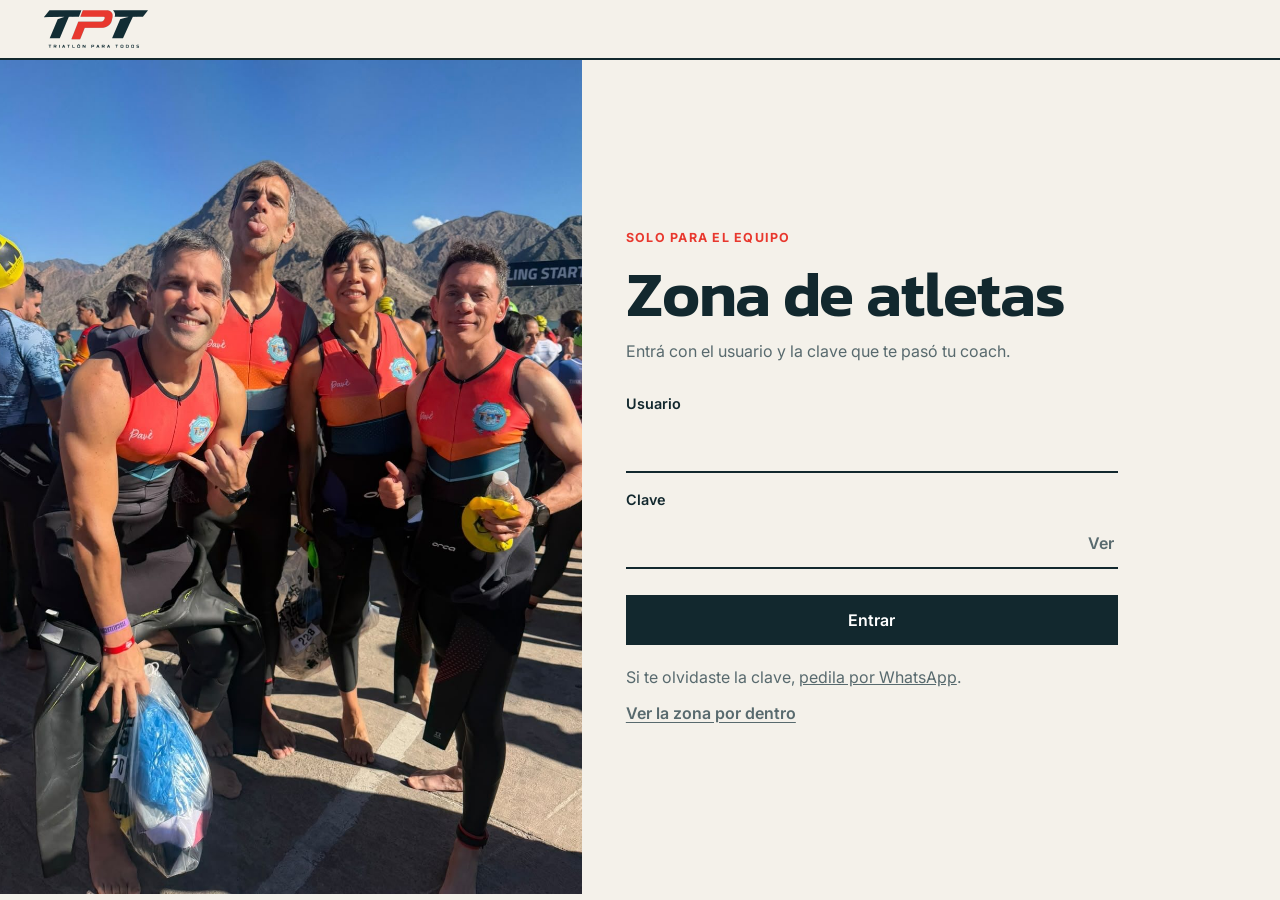
==== commit 50e03c8d: "Zona de atletas: muro con reacciones, agenda, 4 calculadoras, biblioteca y beneficios; página de sed" ====
--- a/atletas/index.html
+++ b/atletas/index.html
@@ -3,37 +3,34 @@
 <head>
 <meta charset="utf-8">
 <meta name="viewport" content="width=device-width, initial-scale=1">
-<title>Área de atletas · Triatlón Para Todos</title>
-<meta name="description" content="Ingreso para atletas de Triatlón Para Todos: tu semana de entrenamiento, la cuenta regresiva a tu carrera, el mensaje de tu coach y el muro del equipo.">
+<title>Zona de atletas · Triatlón Para Todos</title>
+<meta name="description" content="Ingreso para atletas de Triatlón Para Todos: muro del equipo, agenda, calculadoras de triatlón, biblioteca y beneficios.">
 <meta name="robots" content="noindex, nofollow">
 <meta name="theme-color" content="#f4f1ea">
 <link rel="icon" href="../assets/img/logo.png">
 <link rel="preconnect" href="https://fonts.googleapis.com">
 <link rel="preconnect" href="https://fonts.gstatic.com" crossorigin>
 <link href="https://fonts.googleapis.com/css2?family=Kanit:wght@500;600&family=Inter:wght@400;500;600;700&display=swap" rel="stylesheet">
-<link rel="stylesheet" href="../styles.css?v=1">
-<link rel="stylesheet" href="atletas.css?v=3">
+<link rel="stylesheet" href="atletas.css?v=4">
 </head>
-<body class="a-page">
-<a class="a-skip" href="#contenido">Saltar al contenido</a>
+<body>
+<a class="skip" href="#contenido">Saltar al contenido</a>
 
-<div class="a-bar">
-  <a href="../" class="brand">
-    <img src="../assets/img/logo-tpt-oscuro.png" alt="Triatlón Para Todos" width="416" height="152">
-  </a>
-  <button class="a-out" type="button" data-logout hidden>Salir</button>
-</div>
+<header class="bar">
+  <a href="../" class="bar-logo"><img src="../assets/img/logo-tpt-oscuro.png" alt="Triatlón Para Todos" width="416" height="152"></a>
+  <nav class="tabs" aria-label="Secciones" data-tabs hidden>
+    <a href="#muro">Muro</a><a href="#agenda">Agenda</a><a href="#herramientas">Herramientas</a><a href="#biblioteca">Biblioteca</a><a href="#beneficios">Beneficios</a>
+  </nav>
+  <button class="out" type="button" data-logout hidden>Salir</button>
+</header>
 
 <main id="contenido">
 
-  <!-- INGRESO -->
   <section class="login" data-view="login">
-    <div class="login-art" aria-hidden="true">
-      <img src="../assets/img/atletas-tpt-llegada-san-juan.jpg" alt="">
-    </div>
+    <div class="login-art" aria-hidden="true"><img src="../assets/img/atletas-tpt-llegada-san-juan.jpg" alt=""></div>
     <div class="login-box">
-      <p class="eyebrow">Solo para el equipo</p>
-      <h1>Área de atletas</h1>
+      <p class="kick">Solo para el equipo</p>
+      <h1>Zona de atletas</h1>
       <p class="login-sub">Entrá con el usuario y la clave que te pasó tu coach.</p>
       <form class="login-form" novalidate>
         <label for="u">Usuario</label>
@@ -44,90 +41,107 @@
           <button type="button" class="pass-toggle" aria-pressed="false" aria-label="Mostrar clave">Ver</button>
         </div>
         <p class="login-error" role="alert" hidden></p>
-        <button class="btn btn-primary login-go" type="submit">Entrar</button>
+        <button class="go" type="submit">Entrar</button>
       </form>
-      <p class="login-help">Si te olvidaste la clave, <a href="https://wa.me/5491156224730?text=Hola!%20Me%20olvid%C3%A9%20la%20clave%20del%20%C3%A1rea%20de%20atletas" target="_blank" rel="noopener">pedila por WhatsApp</a>.</p>
-      <p class="login-demo"><button type="button" class="text-link" data-demo>Ver una ficha de ejemplo</button> para conocerla por dentro.</p>
+      <p class="login-help">Si te olvidaste la clave, <a href="https://wa.me/541156224730" target="_blank" rel="noopener">pedila por WhatsApp</a>.</p>
+      <p class="login-help"><button type="button" class="link" data-demo>Ver la zona por dentro</button></p>
     </div>
   </section>
 
-  <!-- PANEL -->
-  <section class="dash" data-view="dash" hidden>
-    <div class="dash-head">
-      <div>
-        <p class="eyebrow" data-meta></p>
-        <h1 data-hello>Hola</h1>
-      </div>
-      <div class="race" data-race hidden>
-        <p class="race-n" data-race-days></p>
-        <p class="race-l" data-race-label></p>
-        <p class="race-name" data-race-name></p>
-      </div>
+  <div class="zone" data-view="dash" hidden>
+    <div class="hello">
+      <h1 data-hello>Hola</h1>
+      <p data-meta></p>
     </div>
-    <p class="dash-sample" data-sample hidden>Esta es una ficha de ejemplo para mostrar el área de atletas. La atleta, las sesiones, la carrera y los mensajes del muro son inventados: cada atleta ve los suyos.</p>
 
-    <div class="dash-grid">
-      <div class="dash-main">
-        <div class="week-head">
-          <h2 class="dash-h">Tu semana</h2>
-          <a class="tp" href="https://app.trainingpeaks.com/" target="_blank" rel="noopener">Abrir TrainingPeaks ↗</a>
-        </div>
-        <div class="vol" data-vol aria-label="Minutos de la semana por disciplina"></div>
-        <div class="days" role="tablist" aria-label="Días de entrenamiento" data-days></div>
-        <div class="day-progress"><span data-progress-text></span><span class="bar-track"><span class="bar-fill" data-progress></span></span></div>
-        <div class="day-body" role="tabpanel" data-day></div>
-      </div>
+    <section class="sec" id="muro" aria-labelledby="h-muro">
+      <div class="sec-h"><span>01</span><h2 id="h-muro">Muro del equipo</h2></div>
+      <form class="post" data-wall-form>
+        <label for="w-t" class="sr">Tu mensaje</label>
+        <textarea id="w-t" maxlength="280" placeholder="Contale al equipo cómo te fue hoy" required></textarea>
+        <button class="go" type="submit">Publicar</button>
+      </form>
+      <ol class="feed" data-wall></ol>
+    </section>
 
-      <aside class="dash-side">
-        <article class="card card-note">
-          <h2 class="dash-h">De tu coach</h2>
-          <blockquote data-message></blockquote>
+    <section class="sec" id="agenda" aria-labelledby="h-ag">
+      <div class="sec-h"><span>02</span><h2 id="h-ag">Agenda</h2></div>
+      <table class="agenda">
+        <thead><tr><th>Fecha</th><th>Qué</th><th>Dónde</th><th><span class="sr">Asistencia</span></th></tr></thead>
+        <tbody data-agenda></tbody>
+      </table>
+    </section>
+
+    <section class="sec" id="herramientas" aria-labelledby="h-he">
+      <div class="sec-h"><span>03</span><h2 id="h-he">Herramientas</h2></div>
+      <div class="tools">
+
+        <article class="tool">
+          <h3>¿Llego al corte?</h3>
+          <p class="tool-d">Poné tus ritmos de hoy y mirá cuánto te da la carrera completa.</p>
+          <div class="seg" role="radiogroup" aria-label="Distancia" data-race></div>
+          <div class="fields">
+            <label>Natación, cada 100 m<span class="mmss"><input type="number" inputmode="numeric" min="0" value="2" data-sw-m aria-label="minutos"> : <input type="number" inputmode="numeric" min="0" max="59" value="15" data-sw-s aria-label="segundos"></span></label>
+            <label>Bici, km/h<input type="number" inputmode="decimal" min="1" step="any" value="27" data-bk></label>
+            <label>Running, por km<span class="mmss"><input type="number" inputmode="numeric" min="0" value="6" data-rn-m aria-label="minutos"> : <input type="number" inputmode="numeric" min="0" max="59" value="15" data-rn-s aria-label="segundos"></span></label>
+            <label>Transiciones, min<input type="number" inputmode="numeric" min="0" value="12" data-tr></label>
+          </div>
+          <div class="bar3" data-split aria-hidden="true"></div>
+          <dl class="out3" data-corte></dl>
+          <p class="tool-n" data-corte-n></p>
         </article>
 
-        <article class="card" aria-labelledby="r-h">
-          <h2 class="dash-h" id="r-h">Calculá tu ritmo</h2>
-          <div class="chips" role="radiogroup" aria-label="Disciplina" data-disc></div>
-          <div class="chips chips-sm" aria-label="Distancias de carrera" data-dist></div>
-          <div class="pace-form">
-            <label>Distancia <span data-unit>km</span><input type="number" inputmode="decimal" min="0" step="any" data-d></label>
+        <article class="tool">
+          <h3>Ritmo objetivo</h3>
+          <p class="tool-d">Al revés: decí en cuánto querés hacer un tramo y te da el ritmo.</p>
+          <div class="seg" role="radiogroup" aria-label="Disciplina" data-disc></div>
+          <div class="seg seg-s" aria-label="Distancias de carrera" data-dist></div>
+          <div class="fields f4">
+            <label>Distancia, <span data-unit>km</span><input type="number" inputmode="decimal" min="0" step="any" data-d></label>
             <label>Horas<input type="number" inputmode="numeric" min="0" data-h></label>
             <label>Min<input type="number" inputmode="numeric" min="0" max="59" data-m></label>
             <label>Seg<input type="number" inputmode="numeric" min="0" max="59" data-s></label>
           </div>
-          <p class="pace-out" data-pace aria-live="polite">Poné distancia y tiempo objetivo.</p>
+          <p class="big" data-pace aria-live="polite">Poné distancia y tiempo.</p>
         </article>
 
-        <article class="card">
-          <h2 class="dash-h">Objetivos</h2>
-          <ul class="goals" data-goals></ul>
+        <article class="tool">
+          <h3>Tu ritmo de natación (CSS)</h3>
+          <p class="tool-d">Nadá 400 m y 200 m a fondo, con descanso entre los dos, y cargá los tiempos.</p>
+          <div class="fields">
+            <label>400 m<span class="mmss"><input type="number" inputmode="numeric" min="0" value="8" data-c4m aria-label="minutos"> : <input type="number" inputmode="numeric" min="0" max="59" value="20" data-c4s aria-label="segundos"></span></label>
+            <label>200 m<span class="mmss"><input type="number" inputmode="numeric" min="0" value="4" data-c2m aria-label="minutos"> : <input type="number" inputmode="numeric" min="0" max="59" value="0" data-c2s aria-label="segundos"></span></label>
+          </div>
+          <p class="big" data-css aria-live="polite"></p>
         </article>
 
-        <article class="card">
-          <h2 class="dash-h">Notas de tu coach</h2>
-          <ul class="notes" data-notes></ul>
+        <article class="tool">
+          <h3>Zonas de entrenamiento</h3>
+          <p class="tool-d">Con tu ritmo de umbral en running o tu FTP en bici.</p>
+          <div class="seg" role="radiogroup" aria-label="Disciplina" data-zdisc></div>
+          <div class="fields">
+            <label data-z-run>Ritmo de umbral, por km<span class="mmss"><input type="number" inputmode="numeric" min="0" value="5" data-zm aria-label="minutos"> : <input type="number" inputmode="numeric" min="0" max="59" value="20" data-zs aria-label="segundos"></span></label>
+            <label data-z-bike hidden>FTP, watts<input type="number" inputmode="numeric" min="1" value="200" data-ftp></label>
+          </div>
+          <table class="zt"><tbody data-zonas></tbody></table>
+          <p class="tool-n">Referencia general (zonas de Friel para running y de Coggan para bici). Las tuyas las ajusta tu coach.</p>
         </article>
-      </aside>
-    </div>
 
-    <section class="wall" aria-labelledby="w-h">
-      <div class="wall-head">
-        <div>
-          <p class="eyebrow">Entre nosotros</p>
-          <h2 class="dash-h" id="w-h">Muro del equipo</h2>
-        </div>
-        
       </div>
-      <form class="wall-form" data-wall-form>
-        <label for="w-t">Contale al equipo cómo te fue</label>
-        <textarea id="w-t" maxlength="280" placeholder="Un fondo que salió, una carrera a la que te anotaste, cómo estuvo el entrenamiento de hoy" required></textarea>
-        <div class="wall-form-foot"><span data-wall-note></span><button class="btn btn-primary" type="submit">Publicar</button></div>
-      </form>
-      <ul class="wall-list" data-wall></ul>
     </section>
-  </section>
+
+    <section class="sec" id="biblioteca" aria-labelledby="h-bi">
+      <div class="sec-h"><span>04</span><h2 id="h-bi">Biblioteca</h2></div>
+      <div class="lib" data-lib></div>
+    </section>
+
+    <section class="sec" id="beneficios" aria-labelledby="h-be">
+      <div class="sec-h"><span>05</span><h2 id="h-be">Beneficios y lo que hay ahora</h2></div>
+      <ul class="ben" data-ben></ul>
+    </section>
+  </div>
 
 </main>
-
-<script src="atletas.js?v=2" defer></script>
+<script src="atletas.js?v=3" defer></script>
 </body>
 </html>
--- a/atletas/atletas.css
+++ b/atletas/atletas.css
@@ -1,163 +1,159 @@
-/* Área de atletas: usa los tokens de ../styles.css */
+/* Zona de atletas TPT. Hoja propia (no usa ../styles.css).
+   Idea: una planilla de entrenamiento impresa. Papel, tinta, reglas finas, esquinas rectas.
+   El rojo de TPT aparece solo donde hay que mirar o tocar. */
+:root {
+  --paper: #f4f1ea; --white: #fffdf8; --ink: #12282e; --mut: #586a6e; --line: #12282e; --hair: rgba(18, 40, 46, .18);
+  --or: #e8382e; --nat: #1f7a8c; --bic: #c2410c; --run: #e8382e;
+  --d: "Kanit", "Inter", sans-serif; --b: "Inter", system-ui, sans-serif; --m: clamp(16px, 4vw, 44px);
+}
+* { box-sizing: border-box; margin: 0; padding: 0; }
 [hidden] { display: none !important; }
-:root { --nat: #1f7a8c; --bic: #c2410c; --run: #e8382e; --fue: #6b7a7e; }
-/* Tema claro, sobrio: papel, tinta petróleo y el naranja de TPT solo como acento. */
-.a-page {
-  --bg: #f4f1ea; --bg-elevated: #e9e5db; --bg-card: #ffffff; --bg-card-hover: #faf8f3;
-  --border: rgba(18, 45, 52, .12); --border-strong: rgba(18, 45, 52, .28);
-  --text: #12282e; --text-muted: #55666a; --text-faint: #7d8b8e;
-  --red: #e8382e; --red-bright: #f0521c; --gold: #c2410c; --gold-bright: #c2410c;
-  --font-display: "Kanit", "Inter", sans-serif; --font-mono: "Inter", sans-serif;
-  background: var(--bg); color: var(--text);
-}
-.a-page h1, .a-page h2, .a-page h3 { text-transform: none; font-weight: 600; letter-spacing: -.015em; line-height: 1.05; }
-.a-page .eyebrow { letter-spacing: .08em; font-weight: 600; color: var(--gold); }
-.a-page .btn { letter-spacing: .02em; font-weight: 600; text-transform: none; font-size: .95rem; }
-.a-page .btn-primary { background: var(--red); box-shadow: none; }
-.a-page .btn-ghost { color: var(--text); border-color: var(--border-strong); background: #fff; }
-.a-bar { background: #fff; }
-.a-bar .brand img { width: 108px; height: auto; border-radius: 0; }
-.a-page { min-height: 100svh; }
-.a-skip { position: absolute; left: -999px; }
-.a-skip:focus { left: 12px; top: 12px; background: #fff; color: #000; padding: 10px 14px; z-index: 50; }
-.a-bar { display: flex; align-items: center; justify-content: space-between; gap: 12px; padding: 14px clamp(16px, 4vw, 40px); border-bottom: 1px solid var(--border); }
-.a-out { background: none; border: 1px solid var(--border-strong); border-radius: var(--radius-sm); color: inherit; font: 500 .8rem var(--font-mono); letter-spacing: .06em; text-transform: uppercase; padding: 10px 16px; cursor: pointer; }
-.a-out:hover { border-color: var(--text); }
-.a-page input, .a-page button { font-family: inherit; }
-.a-page :focus-visible { outline: 2px solid var(--gold-bright); outline-offset: 2px; }
+html { scroll-behavior: smooth; scroll-padding-top: 76px; }
+body { background: var(--paper); color: var(--ink); font: 400 1rem/1.5 var(--b); -webkit-font-smoothing: antialiased; }
+img { max-width: 100%; display: block; }
+a { color: inherit; }
+button, input, textarea { font: inherit; color: inherit; border-radius: 0; }
+:focus-visible { outline: 2px solid var(--or); outline-offset: 2px; }
+.sr { position: absolute; width: 1px; height: 1px; overflow: hidden; clip: rect(0 0 0 0); }
+.skip { position: absolute; left: -999px; }
+.skip:focus { left: 12px; top: 12px; background: var(--ink); color: #fff; padding: 10px 14px; z-index: 50; }
+h1, h2, h3 { font-family: var(--d); font-weight: 600; letter-spacing: -.015em; line-height: 1.05; }
 
-/* ---- Ingreso ---- */
-.login { display: grid; grid-template-columns: minmax(0, 5fr) minmax(0, 6fr); min-height: calc(100svh - 71px); }
-.login-art { position: relative; overflow: hidden; background: var(--bg-elevated); }
-.login-art img { width: 100%; height: 100%; object-fit: cover;  }
+.bar { position: sticky; top: 0; z-index: 20; display: flex; align-items: center; gap: 20px; padding: 10px var(--m); background: var(--paper); border-bottom: 2px solid var(--line); }
+.bar-logo img { width: 104px; height: auto; }
+.tabs { display: flex; gap: 22px; margin-left: auto; overflow-x: auto; scrollbar-width: none; }
+.tabs a { text-decoration: none; font-weight: 600; font-size: .95rem; padding: 10px 0; white-space: nowrap; border-bottom: 2px solid transparent; }
+.tabs a:hover { border-color: var(--or); }
+.out { background: none; border: 0; font-weight: 600; text-decoration: underline; text-underline-offset: 4px; cursor: pointer; padding: 10px 0; }
+.go { min-height: 50px; padding: 0 26px; background: var(--ink); color: #fff; border: 0; font-weight: 600; cursor: pointer; transition: background-color .2s; }
+.go:hover { background: var(--or); }
+.go:disabled { opacity: .7; cursor: progress; }
+.link { background: none; border: 0; font-weight: 600; text-decoration: underline; text-underline-offset: 3px; cursor: pointer; }
+.link:hover, .login-help a:hover { color: var(--or); }
 
-.login-box { padding: clamp(40px, 7vw, 96px) clamp(16px, 5vw, 72px); display: grid; align-content: center; gap: 14px; max-width: 600px; }
-.login-box .eyebrow { margin: 0; }
+/* Ingreso */
+.login { display: grid; grid-template-columns: minmax(0, 5fr) minmax(0, 6fr); min-height: calc(100svh - 66px); }
+.login-art { overflow: hidden; }
+.login-art img { width: 100%; height: 100%; object-fit: cover; }
+.login-box { padding: clamp(40px, 7vw, 96px) var(--m); display: grid; align-content: center; gap: 12px; max-width: 580px; }
+.kick { font-weight: 700; font-size: .78rem; letter-spacing: .1em; text-transform: uppercase; color: var(--or); }
 .login-box h1 { font-size: clamp(2.6rem, 6vw, 4rem); }
-.login-sub { color: var(--text-muted); font-size: 1.05rem; }
-.login-form { display: grid; gap: 8px; margin-top: 8px; }
-.login-form label { font: 500 .72rem var(--font-mono); letter-spacing: .14em; text-transform: uppercase; color: var(--text-muted); margin-top: 10px; }
-.login-form input { width: 100%; min-height: 54px; padding: 0 16px; font-size: 1.1rem; color: var(--text); background: var(--bg-card); border: 1px solid var(--border-strong); border-radius: var(--radius-sm); transition: border-color .2s; }
-.login-form input:focus { outline: none; border-color: var(--gold-bright); }
+.login-sub, .login-help { color: var(--mut); }
+.login-form { display: grid; gap: 6px; margin: 8px 0; }
+.login-form label { font-weight: 600; font-size: .9rem; margin-top: 10px; }
+.login-form input { width: 100%; min-height: 52px; padding: 0 2px; font-size: 1.1rem; background: transparent; border: 0; border-bottom: 2px solid var(--line); }
+.login-form input:focus { outline: none; border-color: var(--or); }
 .pass { position: relative; }
-.pass input { padding-right: 96px; }
-.pass-toggle { position: absolute; right: 6px; top: 50%; transform: translateY(-50%); background: none; border: 0; color: var(--text-muted); font-weight: 600; padding: 10px 12px; cursor: pointer; }
-.pass-toggle:hover { color: var(--text); }
-.login-error { background: #fdeceb; border: 1px solid #f3b6b2; color: #8a1410; padding: 12px 16px; border-radius: var(--radius-sm); margin-top: 8px; }
-.login-go { margin-top: 18px; min-height: 56px; justify-content: center; }
-.login-go:disabled { opacity: .7; cursor: progress; }
-.login-help, .login-demo { color: var(--text-muted); font-size: .95rem; }
-.login-help a, .text-link { color: var(--text); text-decoration: underline; text-underline-offset: 3px; }
-.text-link { background: none; border: 0; padding: 0; font: inherit; font-weight: 600; cursor: pointer; }
-.login-help a:hover, .text-link:hover { color: var(--gold-bright); }
+.pass-toggle { position: absolute; right: 0; top: 50%; transform: translateY(-50%); background: none; border: 0; font-weight: 600; padding: 10px 4px; cursor: pointer; color: var(--mut); }
+.login-error { color: #8a1410; font-weight: 600; margin-top: 8px; }
+.login-form .go { margin-top: 20px; }
 
-/* ---- Panel ---- */
-.dash { max-width: 1280px; margin: 0 auto; padding: clamp(32px, 5vw, 64px) clamp(16px, 4vw, 40px) 96px; opacity: 0; transition: opacity .5s ease; }
-.dash.in { opacity: 1; }
-.dash-head { display: flex; flex-wrap: wrap; align-items: flex-end; justify-content: space-between; gap: 24px; margin-bottom: 28px; }
-.dash-head h1 { font-size: clamp(2.6rem, 6vw, 4.2rem); }
-.dash-head .eyebrow { margin-bottom: 10px; }
-.race { text-align: right; border-right: 3px solid var(--red); padding-right: 18px; }
-.race-n { font: 600 clamp(3.2rem, 8vw, 5rem)/.9 var(--font-display); color: var(--red); font-variant-numeric: tabular-nums; }
-.race-l { font: 500 .72rem var(--font-mono); letter-spacing: .16em; text-transform: uppercase; color: var(--text-muted); margin-top: 6px; }
-.race-name { margin-top: 4px; font-weight: 600; }
-.dash-sample { background: #fff7e0; border: 1px solid #ecd9a0; color: #5a4300; padding: 12px 16px; border-radius: var(--radius-sm); max-width: 72ch; font-size: .95rem; margin-bottom: 28px; }
-.dash-grid { display: grid; grid-template-columns: minmax(0, 7fr) minmax(0, 5fr); gap: 20px; align-items: start; }
-.dash-main, .card { box-shadow: 0 1px 2px rgba(18,45,52,.05); background: var(--bg-card); border: 1px solid var(--border); border-radius: var(--radius); padding: clamp(18px, 2.6vw, 32px); min-width: 0; }
-.dash-side { display: grid; gap: 20px; min-width: 0; }
-.dash-h { font-size: clamp(1.35rem, 2.4vw, 1.7rem); margin-bottom: 16px; }
-.week-head { display: flex; align-items: baseline; justify-content: space-between; gap: 12px; flex-wrap: wrap; }
-.tp { font: 500 .74rem var(--font-mono); letter-spacing: .08em; text-transform: uppercase; color: var(--text-muted); border-bottom: 1px solid var(--border-strong); padding-bottom: 2px; }
-.tp:hover { color: var(--gold-bright); border-color: var(--gold); }
+/* Zona */
+.zone { max-width: 1180px; margin: 0 auto; padding: clamp(28px, 5vw, 56px) var(--m) 96px; opacity: 0; transition: opacity .4s ease; }
+.zone.in { opacity: 1; }
+.hello h1 { font-size: clamp(2.4rem, 6vw, 4rem); }
+.hello p { color: var(--mut); margin-top: 6px; }
+.sec { margin-top: clamp(44px, 7vw, 80px); }
+.sec-h { display: flex; align-items: baseline; gap: 14px; border-top: 2px solid var(--line); padding-top: 12px; margin-bottom: 22px; }
+.sec-h span { font: 700 .8rem var(--b); color: var(--or); letter-spacing: .06em; }
+.sec-h h2 { font-size: clamp(1.5rem, 3.4vw, 2.2rem); }
 
-/* Volumen por disciplina */
-.vol { display: grid; grid-template-columns: repeat(auto-fit, minmax(120px, 1fr)); gap: 14px; margin: 4px 0 26px; }
-.vol-i { display: grid; gap: 6px; }
-.vol-t { display: flex; justify-content: space-between; align-items: baseline; font: 500 .7rem var(--font-mono); letter-spacing: .12em; text-transform: uppercase; color: var(--text-muted); }
-.vol-t b { font: 600 1.35rem/1 var(--font-display); color: var(--text); }
-.vol-bar { height: 6px; background: rgba(18,45,52,.1); border-radius: 3px; overflow: hidden; }
-.vol-bar span { display: block; height: 100%; background: var(--c); transform-origin: left; transform: scaleX(0); transition: transform .5s ease; }
+/* Muro: lista corrida, sin tarjetas */
+.post { display: grid; grid-template-columns: minmax(0, 1fr) auto; border: 2px solid var(--line); background: var(--white); max-width: 760px; }
+.post textarea { min-height: 50px; height: 50px; resize: vertical; padding: 13px 14px; border: 0; background: transparent; }
+.post textarea:focus { outline: none; box-shadow: inset 0 -3px 0 var(--or); }
+.feed { list-style: none; max-width: 760px; }
+.feed li { padding: 20px 0; border-bottom: 1px solid var(--hair); display: grid; gap: 10px; }
+.feed .who { font-size: .88rem; color: var(--mut); }
+.feed .who b { color: var(--ink); font-weight: 600; }
+.feed p { font-size: 1.12rem; line-height: 1.4; }
+.rx { display: flex; flex-wrap: wrap; gap: 4px; }
+.rx button { display: inline-flex; align-items: center; gap: 5px; min-height: 36px; padding: 0 9px; background: transparent; border: 1px solid transparent; cursor: pointer; font-size: 1.15rem; line-height: 1; border-color: var(--hair); transition: transform .15s, border-color .15s; }
+.rx button:hover { border-color: var(--line); transform: translateY(-2px); }
+.rx button[aria-pressed="true"] { border: 2px solid var(--line); background: var(--white); }
+.rx b { font: 600 .82rem var(--b); }
 
-.days { display: flex; gap: 6px; flex-wrap: wrap; }
-.days button { min-height: 44px; padding: 0 16px; border: 1px solid var(--border); border-radius: var(--radius-sm); background: transparent; color: var(--text-muted); font-weight: 600; cursor: pointer; transition: background-color .2s, color .2s, border-color .2s; }
-.days button:hover { border-color: var(--border-strong); color: var(--text); }
-.days button[aria-selected="true"] { background: var(--text); color: var(--bg); border-color: var(--text); }
-.day-progress { display: grid; grid-template-columns: auto minmax(0, 1fr); gap: 16px; align-items: center; margin: 20px 0 4px; color: var(--text-muted); font-size: .9rem; }
-.bar-track { height: 6px; background: rgba(18,45,52,.1); border-radius: 3px; overflow: hidden; }
-.bar-fill { display: block; height: 100%; background: var(--red-bright); transform-origin: left; transform: scaleX(0); transition: transform .5s ease; }
-.day-focus { font: 600 1.5rem/1.1 var(--font-display); margin: 22px 0 10px; }
-.ses { display: grid; gap: 8px; list-style: none; }
-.ses label { display: grid; grid-template-columns: 28px minmax(0, 1fr); gap: 14px; align-items: start; padding: 14px; border: 1px solid var(--border); border-left: 3px solid var(--c); border-radius: var(--radius-sm); cursor: pointer; transition: background-color .2s; }
-.ses label:hover { background: var(--bg-card-hover); }
-.ses input { position: absolute; opacity: 0; pointer-events: none; }
-.box { width: 26px; height: 26px; border: 1px solid var(--border-strong); border-radius: 6px; position: relative; transition: background-color .2s, border-color .2s; }
-.box::after { content: ""; position: absolute; left: 8px; top: 3px; width: 7px; height: 13px; border: solid #fff; border-width: 0 3px 3px 0; transform: rotate(45deg) scale(0); transition: transform .2s ease; }
-.ses input:checked + .box { background: var(--red); border-color: var(--red); }
-.ses input:checked + .box::after { transform: rotate(45deg) scale(1); }
-.ses input:focus-visible + .box { outline: 2px solid var(--gold-bright); outline-offset: 2px; }
-.it { display: grid; gap: 3px; }
-.it-disc { font: 500 .68rem var(--font-mono); letter-spacing: .14em; text-transform: uppercase; color: var(--c); }
-.it-name { font-weight: 600; }
-.it-name span { font-weight: 400; color: var(--text-muted); font-variant-numeric: tabular-nums; }
-.it-note { color: var(--text-muted); font-size: .93rem; }
-.done .it-name { text-decoration: line-through; color: var(--text-muted); }
-[data-c="natacion"] { --c: var(--nat); } [data-c="bici"] { --c: var(--bic); } [data-c="running"] { --c: var(--run); } [data-c="fuerza"] { --c: var(--fue); }
+/* Agenda: tabla */
+.agenda { width: 100%; border-collapse: collapse; }
+.agenda th { text-align: left; font-size: .76rem; letter-spacing: .08em; text-transform: uppercase; color: var(--mut); padding: 0 12px 8px 0; border-bottom: 1px solid var(--line); }
+.agenda td { padding: 16px 12px 16px 0; border-bottom: 1px solid var(--hair); vertical-align: top; }
+.agenda .dt b { display: block; font: 600 1.5rem/1 var(--d); }
+.agenda .dt span { font-size: .85rem; color: var(--mut); }
+.agenda .wt b { font-weight: 600; display: block; }
+.agenda .wt span { font-size: .78rem; font-weight: 700; letter-spacing: .06em; text-transform: uppercase; color: var(--or); }
+.agenda .wh { color: var(--mut); }
+.agenda .act { text-align: right; padding-right: 0; }
+.voy { min-height: 40px; padding: 0 16px; background: transparent; border: 2px solid var(--line); font-weight: 600; cursor: pointer; white-space: nowrap; }
+.voy[aria-pressed="true"] { background: var(--ink); color: #fff; }
 
-.card-note { background: #12414b; border-color: #12414b; color: #fff; }
-.card-note .dash-h { color: #fff; }
-.card-note blockquote { font-size: 1.12rem; line-height: 1.5; }
+/* Herramientas */
+.tools { display: grid; grid-template-columns: repeat(2, minmax(0, 1fr)); border-left: 1px solid var(--hair); border-top: 1px solid var(--hair); }
+.tool { padding: clamp(18px, 3vw, 30px); border-right: 1px solid var(--hair); border-bottom: 1px solid var(--hair); background: var(--white); min-width: 0; }
+.tool h3 { font-size: 1.35rem; }
+.tool-d { color: var(--mut); margin: 6px 0 16px; font-size: .95rem; }
+.tool-n { color: var(--mut); font-size: .85rem; margin-top: 12px; }
+.seg { display: flex; flex-wrap: wrap; border: 2px solid var(--line); width: fit-content; max-width: 100%; }
+.seg button { min-height: 40px; padding: 0 14px; background: transparent; border: 0; border-right: 1px solid var(--line); font-weight: 600; font-size: .9rem; cursor: pointer; }
+.seg button:last-child { border-right: 0; }
+.seg button[aria-checked="true"] { background: var(--ink); color: #fff; }
+.seg-s { border-width: 1px; margin-top: 8px; }
+.seg-s button { min-height: 32px; font-size: .78rem; padding: 0 10px; }
+.fields { display: grid; grid-template-columns: repeat(2, minmax(0, 1fr)); gap: 14px 18px; margin-top: 18px; }
+.fields.f4 { grid-template-columns: 1.4fr 1fr 1fr 1fr; }
+.fields label { display: grid; gap: 4px; font-size: .8rem; font-weight: 600; color: var(--mut); align-content: start; }
+.fields input { width: 100%; min-height: 44px; padding: 0 2px; font: 600 1.25rem var(--d); color: var(--ink); background: transparent; border: 0; border-bottom: 2px solid var(--line); font-variant-numeric: tabular-nums; -moz-appearance: textfield; appearance: textfield; }
+.fields input::-webkit-outer-spin-button, .fields input::-webkit-inner-spin-button { -webkit-appearance: none; }
+.fields input:focus { outline: none; border-color: var(--or); }
+.mmss { display: grid; grid-template-columns: 1fr auto 1fr; align-items: center; gap: 6px; font: 600 1.25rem var(--d); color: var(--ink); }
+.big { margin-top: 18px; color: var(--mut); }
+.big b { display: block; font: 600 clamp(2.4rem, 6vw, 3.2rem)/1 var(--d); color: var(--or); font-variant-numeric: tabular-nums; }
+.bar3 { display: flex; height: 14px; margin-top: 22px; background: var(--hair); }
+.bar3 i { display: block; height: 100%; transition: width .4s ease; }
+.out3 { display: grid; grid-template-columns: repeat(4, minmax(0, 1fr)); gap: 10px; margin-top: 12px; }
+.out3 dt { font-size: .74rem; font-weight: 700; letter-spacing: .06em; text-transform: uppercase; color: var(--mut); }
+.out3 dd { font: 600 1.35rem/1.1 var(--d); font-variant-numeric: tabular-nums; }
+.out3 .tot dd { color: var(--or); }
+.tool-n.ok { color: #1c6b3a; font-weight: 600; } .tool-n.no { color: #8a1410; font-weight: 600; }
+.zt { width: 100%; border-collapse: collapse; margin-top: 16px; }
+.zt td { padding: 8px 0; border-bottom: 1px solid var(--hair); font-variant-numeric: tabular-nums; }
+.zt td:first-child { font: 600 1rem var(--d); width: 3.2em; }
+.zt td:last-child { text-align: right; font-weight: 600; }
+.zt td:nth-child(2) { color: var(--mut); }
 
-/* Ritmo */
-.chips { display: flex; gap: 6px; flex-wrap: wrap; }
-.chips button { min-height: 40px; padding: 0 14px; border: 1px solid var(--border); border-radius: 999px; background: transparent; color: var(--text-muted); font-weight: 600; font-size: .9rem; cursor: pointer; }
-.chips button:hover { color: var(--text); border-color: var(--border-strong); }
-.chips button[aria-checked="true"] { background: var(--text); color: var(--bg); border-color: var(--text); }
-.chips-sm { margin-top: 10px; }
-.chips-sm button { min-height: 34px; font: 500 .7rem var(--font-mono); letter-spacing: .08em; text-transform: uppercase; }
-.pace-form { display: grid; grid-template-columns: minmax(0, 1.5fr) repeat(3, minmax(0, 1fr)); gap: 8px; margin-top: 16px; }
-.pace-form label { display: grid; gap: 6px; font: 500 .66rem var(--font-mono); letter-spacing: .1em; text-transform: uppercase; color: var(--text-muted); }
-.pace-form input { width: 100%; min-height: 48px; padding: 0 10px; font-size: 1.05rem; color: var(--text); background: var(--bg); border: 1px solid var(--border-strong); border-radius: var(--radius-sm); font-variant-numeric: tabular-nums; }
-.pace-form input:focus { outline: none; border-color: var(--gold-bright); }
-.pace-out { margin-top: 16px; color: var(--text-muted); }
-.pace-out b { display: block; font: 600 clamp(2.4rem, 6vw, 3.2rem)/1 var(--font-display); color: var(--red); font-variant-numeric: tabular-nums; }
+/* Biblioteca */
+.lib { display: grid; grid-template-columns: repeat(2, minmax(0, 1fr)); gap: 8px 40px; }
+.lib h3 { font-size: 1.15rem; padding: 14px 0 8px; border-bottom: 1px solid var(--line); }
+.lib ul { list-style: none; }
+.lib li { display: grid; grid-template-columns: 62px minmax(0, 1fr); gap: 12px; padding: 12px 0; border-bottom: 1px solid var(--hair); }
+.lib li span { font-size: .72rem; font-weight: 700; letter-spacing: .06em; text-transform: uppercase; color: var(--or); padding-top: 4px; }
+.lib li b { font-weight: 600; display: block; }
+.lib li em { font-style: normal; color: var(--mut); font-size: .9rem; }
 
-.goals, .notes { display: grid; gap: 14px; list-style: none; }
-.goals li { display: grid; grid-template-columns: 22px minmax(0, 1fr); gap: 12px; align-items: start; }
-.tick { width: 18px; height: 18px; border: 1px solid var(--border-strong); border-radius: 50%; margin-top: 3px; }
-.goals .done .tick { background: var(--gold); border-color: var(--gold); }
-.goals .done { color: var(--text-muted); }
-.notes b { display: block; font: 500 .7rem var(--font-mono); letter-spacing: .12em; text-transform: uppercase; color: var(--gold-bright); margin-bottom: 4px; }
-.sr-only { position: absolute; width: 1px; height: 1px; overflow: hidden; clip: rect(0 0 0 0); }
+/* Beneficios */
+.ben { list-style: none; display: grid; grid-template-columns: repeat(2, minmax(0, 1fr)); gap: 0 40px; }
+.ben li { display: grid; grid-template-columns: minmax(0, 1fr) auto; gap: 4px 16px; padding: 18px 0; border-bottom: 1px solid var(--hair); align-content: start; }
+.ben span { grid-column: 1 / -1; font-size: .72rem; font-weight: 700; letter-spacing: .06em; text-transform: uppercase; color: var(--or); }
+.ben b { font: 600 1.25rem var(--d); }
+.ben i { font-style: normal; font-weight: 600; text-align: right; }
+.ben p { grid-column: 1 / -1; color: var(--mut); }
 
-/* Muro */
-.wall { margin-top: clamp(40px, 6vw, 72px); }
-.wall-head { display: flex; flex-wrap: wrap; align-items: flex-end; justify-content: space-between; gap: 16px; margin-bottom: 20px; }
-.wall-head .dash-h { margin: 0; font-size: clamp(1.8rem, 4vw, 2.6rem); }
-.wall-list { display: grid; grid-template-columns: repeat(auto-fit, minmax(260px, 1fr)); gap: 16px; list-style: none; }
-.wall-list li { background: var(--bg-card); border: 1px solid var(--border); border-radius: var(--radius); padding: 22px; display: grid; gap: 14px; align-content: space-between; }
-.wall-list p { font-size: 1.08rem; line-height: 1.45; }
-.wall-list footer { all: unset; display: block; font: 500 .7rem var(--font-mono); letter-spacing: .1em; text-transform: uppercase; color: var(--text-muted); }
-
-@media (max-width: 900px) {
+@media (max-width: 860px) {
   .login { grid-template-columns: minmax(0, 1fr); }
   .login-art { height: 26svh; }
-  .dash-grid { grid-template-columns: minmax(0, 1fr); }
-  .race { text-align: left; border-right: 0; border-left: 3px solid var(--red); padding: 0 0 0 16px; }
+  .tools, .lib, .ben { grid-template-columns: minmax(0, 1fr); }
+  .bar { flex-wrap: wrap; gap: 4px 16px; }
+  .tabs { order: 3; width: 100%; margin: 0; gap: 18px; }
+  .out { margin-left: auto; }
+  .agenda thead { display: none; }
+  .agenda tr { display: grid; grid-template-columns: 84px minmax(0, 1fr) auto; gap: 2px 10px; padding: 14px 0; border-bottom: 1px solid var(--hair); }
+  .agenda td { padding: 0; border: 0; }
+  .agenda .dt { grid-row: span 2; } .agenda .wh { grid-column: 2; } .agenda .act { grid-column: 3; grid-row: 1 / span 2; align-self: center; }
 }
-@media (max-width: 560px) {
-  .a-bar .brand-name { font-size: 1rem; }
-  .days button { flex: 1 1 30%; padding: 0 8px; }
-  .pace-form { grid-template-columns: repeat(3, minmax(0, 1fr)); }
-  .pace-form label:first-child { grid-column: 1 / -1; }
+@media (min-width: 861px) { .out { margin-left: 8px; } .bar:has(.tabs[hidden]) .out { margin-left: auto; } }
+@media (max-width: 520px) {
+  .fields.f4 { grid-template-columns: repeat(3, minmax(0, 1fr)); }
+  .fields.f4 label:first-child { grid-column: 1 / -1; }
+  .out3 { grid-template-columns: repeat(2, minmax(0, 1fr)); }
+  .post { grid-template-columns: minmax(0, 1fr); }
 }
-
-/* Muro: escribir y aplaudir */
-.wall-form { background: var(--bg-card); border: 1px solid var(--border); border-radius: var(--radius); padding: 18px; display: grid; gap: 12px; margin-bottom: 18px; }
-.wall-form label { font-weight: 600; }
-.wall-form textarea { width: 100%; min-height: 92px; resize: vertical; padding: 12px 14px; font: inherit; font-size: 1.02rem; color: var(--text); background: var(--bg); border: 1px solid var(--border-strong); border-radius: var(--radius-sm); }
-.wall-form textarea:focus { outline: none; border-color: var(--text); background: #fff; }
-.wall-form-foot { display: flex; flex-wrap: wrap; align-items: center; justify-content: space-between; gap: 12px; color: var(--text-muted); font-size: .9rem; }
-.wall-list footer { display: flex !important; align-items: center; justify-content: space-between; gap: 10px; letter-spacing: .02em !important; text-transform: none !important; font-size: .85rem !important; }
-.clap { display: inline-flex; align-items: center; gap: 6px; min-height: 36px; padding: 0 12px; border: 1px solid var(--border-strong); border-radius: 999px; background: #fff; color: var(--text); font: 600 .85rem Inter, sans-serif; cursor: pointer; white-space: nowrap; }
-.clap[aria-pressed="true"] { background: var(--red); border-color: var(--red); color: #fff; }
-.wall-mine { border-color: var(--red) !important; }
+@media (prefers-reduced-motion: reduce) { html { scroll-behavior: auto; } .rx button:hover { transform: none; } }
